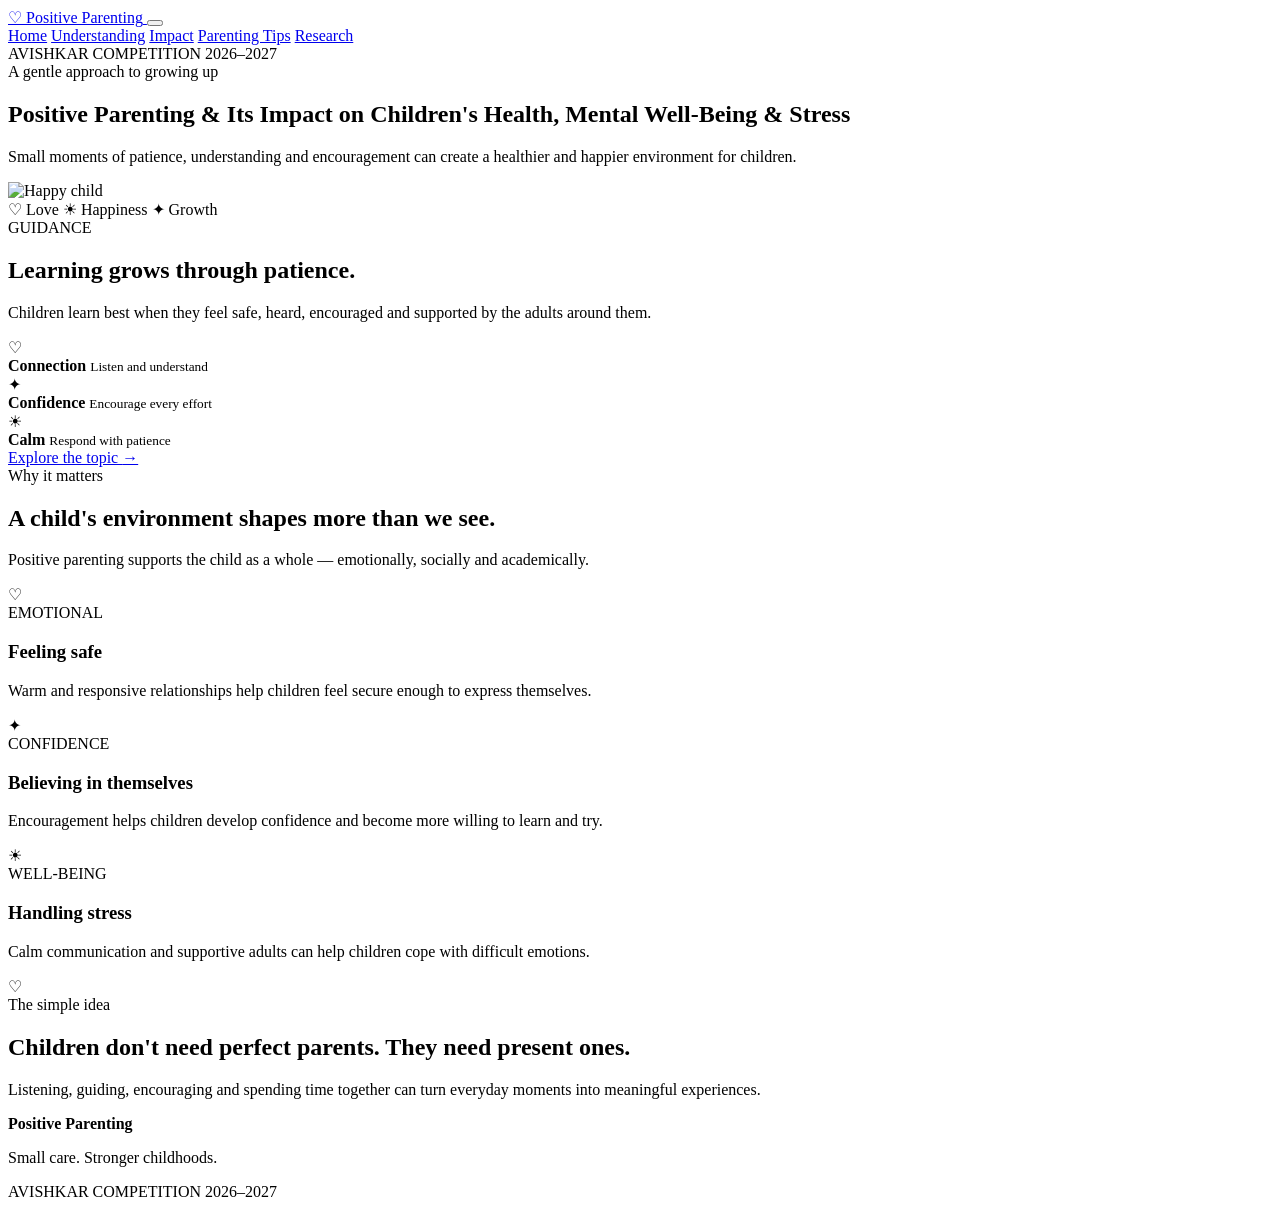
==== index.html @ 9d2a2527 "Create index.html" ====
<!DOCTYPE html>
<html lang="en">
<head>
    <meta charset="UTF-8">
    <meta name="viewport" content="width=device-width, initial-scale=1.0">

    <title>Positive Parenting | Avishkar Competition</title>

    <link rel="preconnect" href="https://fonts.googleapis.com">
    <link rel="preconnect" href="https://fonts.gstatic.com" crossorigin>

    <link href="https://fonts.googleapis.com/css2?family=DM+Sans:wght@400;500;600;700&family=Playfair+Display:wght@500;600;700&display=swap" rel="stylesheet">

    <link rel="stylesheet" href="style.css">
</head>

<body>

<header class="site-header">
    <div class="container nav-wrap">

        <a href="index.html" class="brand">
            <span class="brand-mark">♡</span>
            <span>Positive Parenting</span>
        </a>

        <button class="nav-toggle" aria-label="Open navigation">
            <span></span>
            <span></span>
            <span></span>
        </button>

        <nav class="main-nav">
            <a href="index.html" class="active">Home</a>
            <a href="understanding.html">Understanding</a>
            <a href="impact.html">Impact</a>
            <a href="parenting-tips.html">Parenting Tips</a>
            <a href="research.html">Research</a>
        </nav>

    </div>
</header>


<main>

    <!-- HERO -->
    <section class="hero section">

        <div class="container">

            <div class="competition-label">
                AVISHKAR COMPETITION 2026–2027
            </div>

            <div class="hero-heading">
                <span class="eyebrow">A gentle approach to growing up</span>

                <h1>
                    Positive Parenting & Its Impact on Children's
                    <span>Health, Mental Well-Being & Stress</span>
                </h1>

                <p class="hero-intro">
                    Small moments of patience, understanding and encouragement
                    can create a healthier and happier environment for children.
                </p>
            </div>


            <!-- IMPORTANT:
                 IMAGE AND TEXT ARE SEPARATE.
                 NOTHING IS PLACED OVER THE BOY'S FACE.
            -->

            <div class="hero-showcase">

                <div class="hero-image-area">

                    <div class="hero-photo-frame">
                        <img
                            src="boy.png"
                            alt="Happy child"
                            class="hero-photo"
                        >
                    </div>

                    <!-- LOVE IS OUTSIDE THE IMAGE -->
                    <div class="hero-badges">
                        <span class="soft-badge">
                            <span>♡</span> Love
                        </span>

                        <span class="soft-badge">
                            <span>☀</span> Happiness
                        </span>

                        <span class="soft-badge">
                            <span>✦</span> Growth
                        </span>
                    </div>

                </div>


                <!-- TEXT CARD IS TO THE RIGHT OF IMAGE -->
                <div class="hero-side-card">

                    <span class="card-label">GUIDANCE</span>

                    <h2>
                        Learning grows through patience.
                    </h2>

                    <p>
                        Children learn best when they feel safe, heard,
                        encouraged and supported by the adults around them.
                    </p>

                    <div class="mini-points">

                        <div>
                            <span class="mini-icon">♡</span>
                            <div>
                                <strong>Connection</strong>
                                <small>Listen and understand</small>
                            </div>
                        </div>

                        <div>
                            <span class="mini-icon">✦</span>
                            <div>
                                <strong>Confidence</strong>
                                <small>Encourage every effort</small>
                            </div>
                        </div>

                        <div>
                            <span class="mini-icon">☀</span>
                            <div>
                                <strong>Calm</strong>
                                <small>Respond with patience</small>
                            </div>
                        </div>

                    </div>

                    <a href="understanding.html" class="primary-button">
                        Explore the topic
                        <span>→</span>
                    </a>

                </div>

            </div>

        </div>

    </section>


    <!-- WHY IT MATTERS -->
    <section class="section soft-section">

        <div class="container">

            <div class="section-heading centered">
                <span class="eyebrow">Why it matters</span>

                <h2>
                    A child's environment shapes more than we see.
                </h2>

                <p>
                    Positive parenting supports the child as a whole —
                    emotionally, socially and academically.
                </p>
            </div>


            <div class="three-card-grid">

                <article class="info-card pink-card reveal">
                    <div class="icon-circle">♡</div>
                    <span class="small-label">EMOTIONAL</span>

                    <h3>Feeling safe</h3>

                    <p>
                        Warm and responsive relationships help children
                        feel secure enough to express themselves.
                    </p>
                </article>


                <article class="info-card peach-card reveal">
                    <div class="icon-circle">✦</div>
                    <span class="small-label">CONFIDENCE</span>

                    <h3>Believing in themselves</h3>

                    <p>
                        Encouragement helps children develop confidence
                        and become more willing to learn and try.
                    </p>
                </article>


                <article class="info-card lavender-card reveal">
                    <div class="icon-circle">☀</div>
                    <span class="small-label">WELL-BEING</span>

                    <h3>Handling stress</h3>

                    <p>
                        Calm communication and supportive adults can help
                        children cope with difficult emotions.
                    </p>
                </article>

            </div>

        </div>

    </section>


    <!-- SIMPLE MESSAGE -->
    <section class="section">

        <div class="container">

            <div class="message-box reveal">

                <div class="message-symbol">♡</div>

                <div>
                    <span class="eyebrow">The simple idea</span>

                    <h2>
                        Children don't need perfect parents.
                        They need present ones.
                    </h2>

                    <p>
                        Listening, guiding, encouraging and spending time
                        together can turn everyday moments into meaningful
                        experiences.
                    </p>
                </div>

            </div>

        </div>

    </section>

</main>


<footer class="site-footer">

    <div class="container footer-inner">

        <div>
            <strong>Positive Parenting</strong>
            <p>Small care. Stronger childhoods.</p>
        </div>

        <div class="footer-note">
            AVISHKAR COMPETITION 2026–2027
        </div>

    </div>

</footer>


<script src="script.js"></script>

</body>
</html>
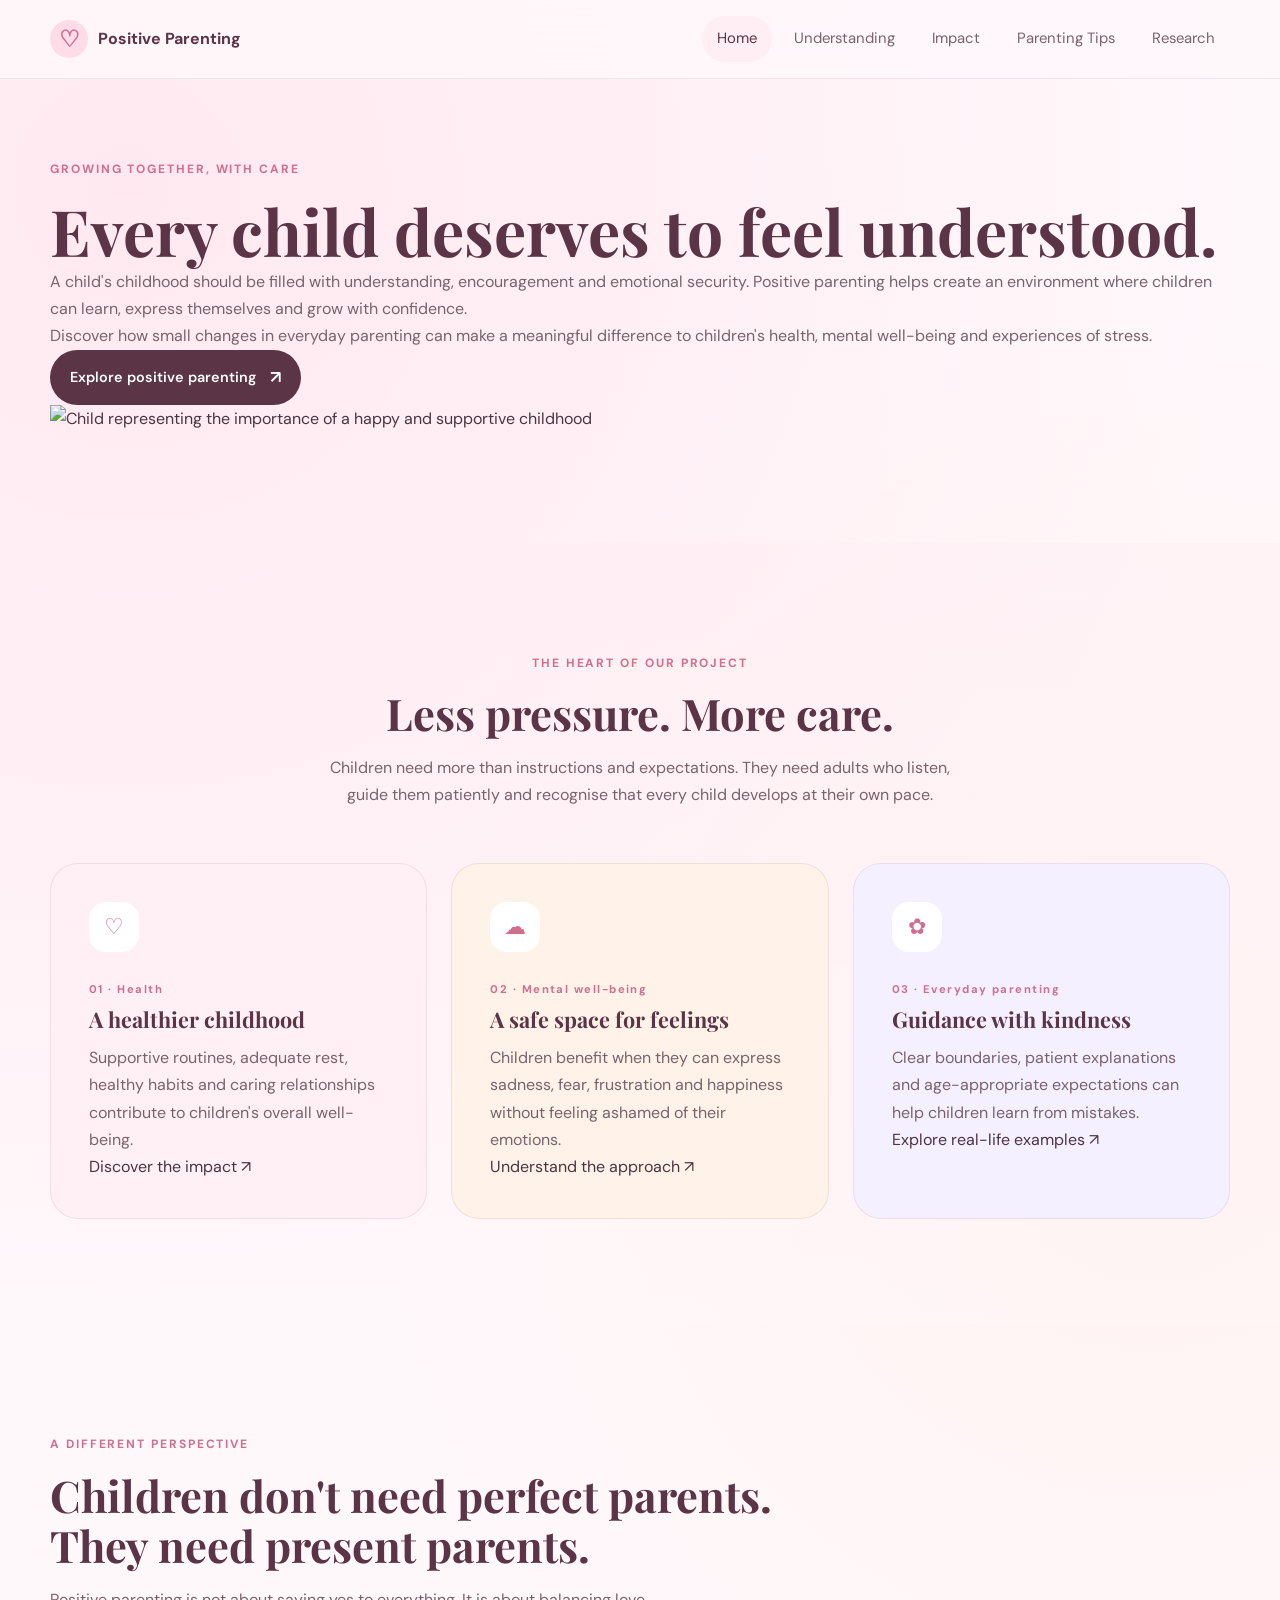
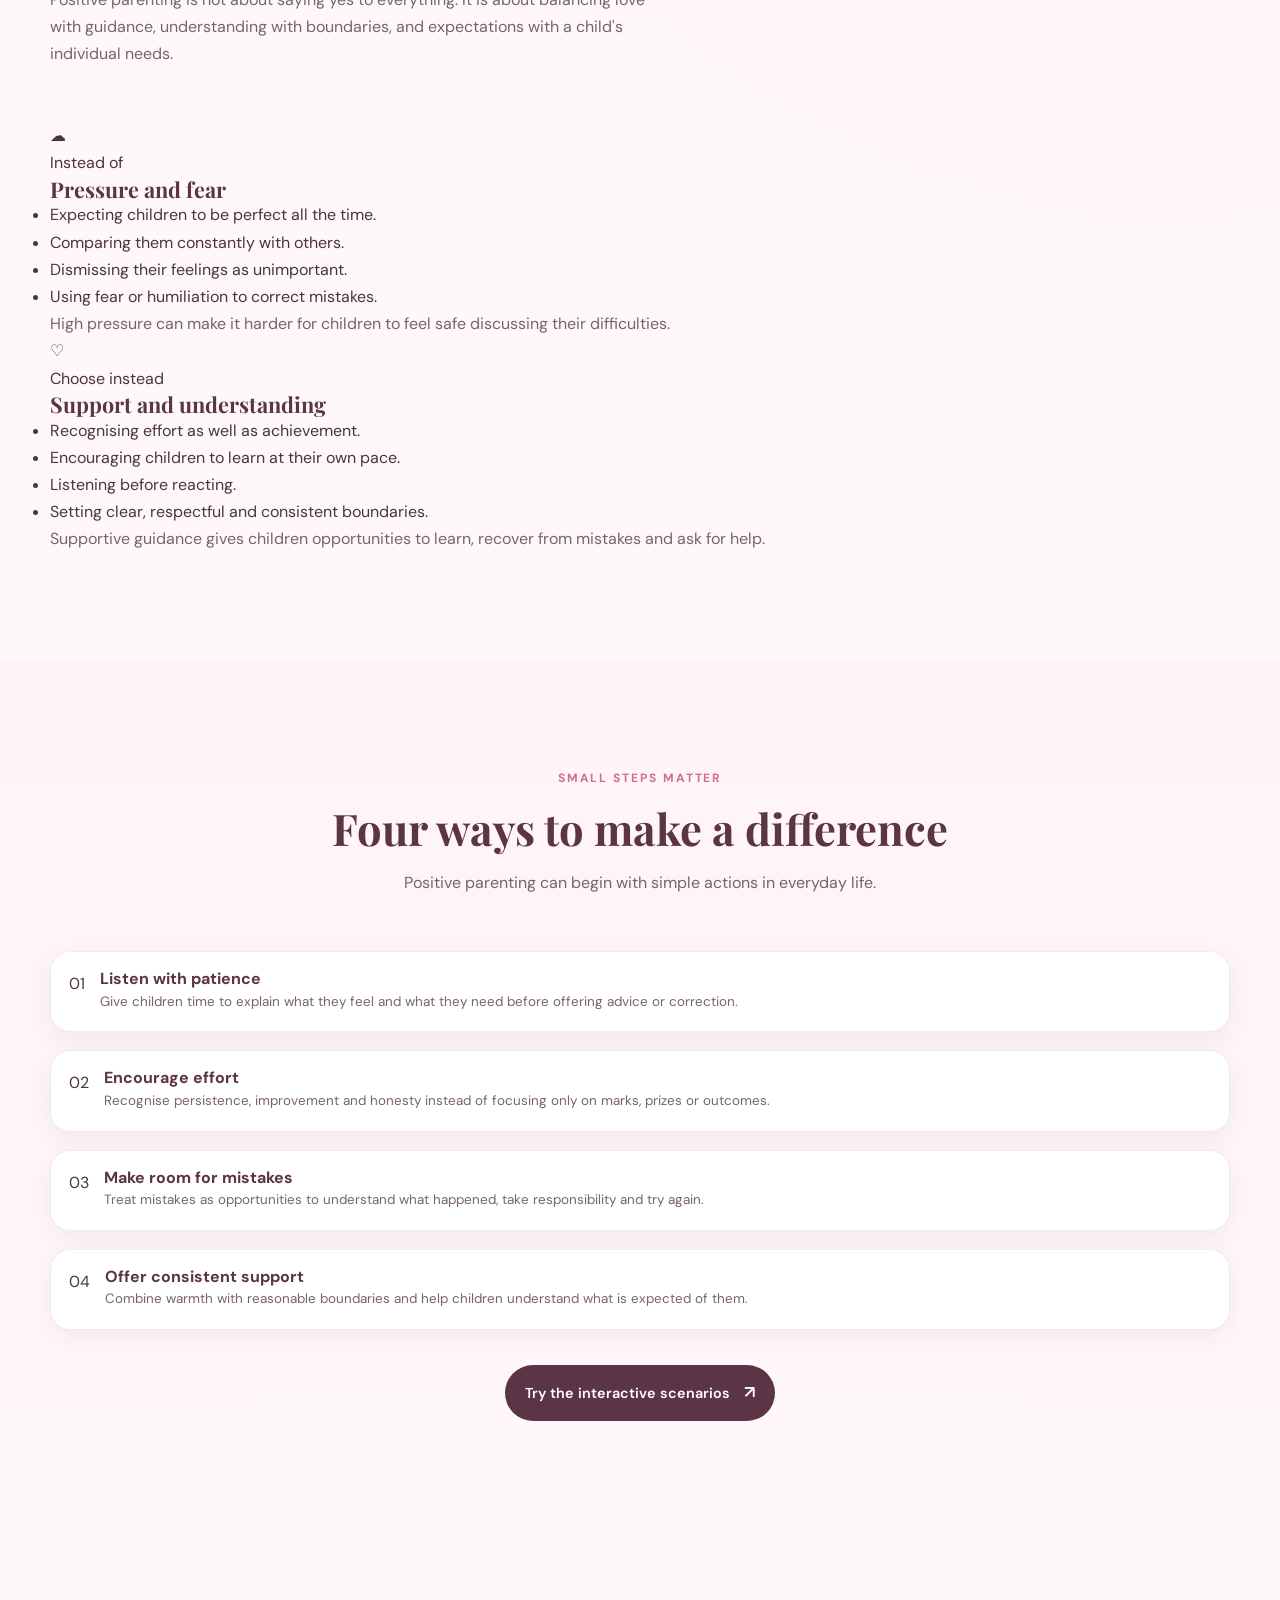
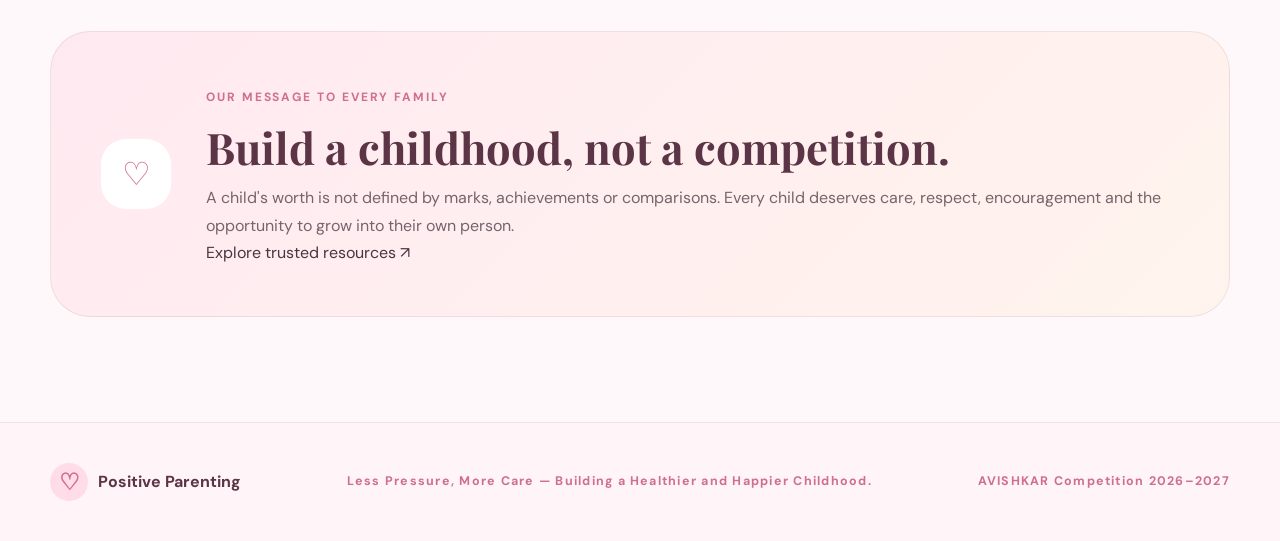
==== commit 7daac343: "Update index.html" ====
--- a/index.html
+++ b/index.html
@@ -1,282 +1,317 @@
+
 <!DOCTYPE html>
 <html lang="en">
 <head>
-    <meta charset="UTF-8">
-    <meta name="viewport" content="width=device-width, initial-scale=1.0">
-
-    <title>Positive Parenting | Avishkar Competition</title>
-
-    <link rel="preconnect" href="https://fonts.googleapis.com">
-    <link rel="preconnect" href="https://fonts.gstatic.com" crossorigin>
-
-    <link href="https://fonts.googleapis.com/css2?family=DM+Sans:wght@400;500;600;700&family=Playfair+Display:wght@500;600;700&display=swap" rel="stylesheet">
-
-    <link rel="stylesheet" href="style.css">
+  <meta charset="UTF-8">
+  <meta name="viewport" content="width=device-width, initial-scale=1.0">
+  <meta name="theme-color" content="#fff7f5">
+  <meta name="description" content="Discover how positive parenting can support children's health, mental well-being and stress management.">
+  <title>Positive Parenting | Less Pressure, More Care</title>
+
+  <link rel="preconnect" href="https://fonts.googleapis.com">
+  <link rel="preconnect" href="https://fonts.gstatic.com" crossorigin>
+  <link href="https://fonts.googleapis.com/css2?family=DM+Sans:wght@400;500;600;700&family=Playfair+Display:wght@500;600;700&display=swap" rel="stylesheet">
+
+  <link rel="stylesheet" href="style.css">
 </head>
 
 <body>
 
-<header class="site-header">
+  <header class="site-header">
     <div class="container nav-wrap">
-
-        <a href="index.html" class="brand">
-            <span class="brand-mark">♡</span>
-            <span>Positive Parenting</span>
-        </a>
-
-        <button class="nav-toggle" aria-label="Open navigation">
-            <span></span>
-            <span></span>
-            <span></span>
-        </button>
-
-        <nav class="main-nav">
-            <a href="index.html" class="active">Home</a>
-            <a href="understanding.html">Understanding</a>
-            <a href="impact.html">Impact</a>
-            <a href="parenting-tips.html">Parenting Tips</a>
-            <a href="research.html">Research</a>
-        </nav>
-
+      <a class="brand" href="index.html" aria-label="Positive Parenting home">
+        <span class="brand-mark">♡</span>
+        <span>Positive Parenting</span>
+      </a>
+
+      <button class="nav-toggle" type="button" aria-label="Open navigation" aria-expanded="false">
+        <span></span>
+        <span></span>
+        <span></span>
+      </button>
+
+      <nav class="main-nav" aria-label="Main navigation">
+        <a href="index.html" class="active" aria-current="page">Home</a>
+        <a href="understanding.html">Understanding</a>
+        <a href="impact.html">Impact</a>
+        <a href="parenting-tips.html">Parenting Tips</a>
+        <a href="research.html">Research</a>
+      </nav>
     </div>
-</header>
-
-
-<main>
-
-    <!-- HERO -->
-    <section class="hero section">
-
-        <div class="container">
-
-            <div class="competition-label">
-                AVISHKAR COMPETITION 2026–2027
-            </div>
-
-            <div class="hero-heading">
-                <span class="eyebrow">A gentle approach to growing up</span>
-
-                <h1>
-                    Positive Parenting & Its Impact on Children's
-                    <span>Health, Mental Well-Being & Stress</span>
-                </h1>
-
-                <p class="hero-intro">
-                    Small moments of patience, understanding and encouragement
-                    can create a healthier and happier environment for children.
-                </p>
-            </div>
-
-
-            <!-- IMPORTANT:
-                 IMAGE AND TEXT ARE SEPARATE.
-                 NOTHING IS PLACED OVER THE BOY'S FACE.
-            -->
-
-            <div class="hero-showcase">
-
-                <div class="hero-image-area">
-
-                    <div class="hero-photo-frame">
-                        <img
-                            src="boy.png"
-                            alt="Happy child"
-                            class="hero-photo"
-                        >
-                    </div>
-
-                    <!-- LOVE IS OUTSIDE THE IMAGE -->
-                    <div class="hero-badges">
-                        <span class="soft-badge">
-                            <span>♡</span> Love
-                        </span>
-
-                        <span class="soft-badge">
-                            <span>☀</span> Happiness
-                        </span>
-
-                        <span class="soft-badge">
-                            <span>✦</span> Growth
-                        </span>
-                    </div>
-
-                </div>
-
-
-                <!-- TEXT CARD IS TO THE RIGHT OF IMAGE -->
-                <div class="hero-side-card">
-
-                    <span class="card-label">GUIDANCE</span>
-
-                    <h2>
-                        Learning grows through patience.
-                    </h2>
-
-                    <p>
-                        Children learn best when they feel safe, heard,
-                        encouraged and supported by the adults around them.
-                    </p>
-
-                    <div class="mini-points">
-
-                        <div>
-                            <span class="mini-icon">♡</span>
-                            <div>
-                                <strong>Connection</strong>
-                                <small>Listen and understand</small>
-                            </div>
-                        </div>
-
-                        <div>
-                            <span class="mini-icon">✦</span>
-                            <div>
-                                <strong>Confidence</strong>
-                                <small>Encourage every effort</small>
-                            </div>
-                        </div>
-
-                        <div>
-                            <span class="mini-icon">☀</span>
-                            <div>
-                                <strong>Calm</strong>
-                                <small>Respond with patience</small>
-                            </div>
-                        </div>
-
-                    </div>
-
-                    <a href="understanding.html" class="primary-button">
-                        Explore the topic
-                        <span>→</span>
-                    </a>
-
-                </div>
-
-            </div>
-
-        </div>
-
-    </section>
-
-
-    <!-- WHY IT MATTERS -->
+  </header>
+
+  <main>
+
+    <section class="hero">
+      <div class="container hero-grid">
+
+        <div class="hero-content">
+          <span class="eyebrow">Growing together, with care</span>
+
+          <h1>
+            Every child deserves
+            <span>to feel understood.</span>
+          </h1>
+
+          <p class="hero-description">
+            A child's childhood should be filled with understanding,
+            encouragement and emotional security. Positive parenting helps
+            create an environment where children can learn, express themselves
+            and grow with confidence.
+          </p>
+
+          <p class="hero-description">
+            Discover how small changes in everyday parenting can make a
+            meaningful difference to children's health, mental well-being
+            and experiences of stress.
+          </p>
+
+          <a class="primary-button" href="understanding.html">
+            Explore positive parenting <span aria-hidden="true">↗</span>
+          </a>
+        </div>
+
+        <div class="hero-image">
+          <img
+            src="images/boy.png"
+            alt="Child representing the importance of a happy and supportive childhood"
+            fetchpriority="high"
+          >
+        </div>
+
+      </div>
+    </section>
+
     <section class="section soft-section">
-
-        <div class="container">
-
-            <div class="section-heading centered">
-                <span class="eyebrow">Why it matters</span>
-
-                <h2>
-                    A child's environment shapes more than we see.
-                </h2>
-
-                <p>
-                    Positive parenting supports the child as a whole —
-                    emotionally, socially and academically.
-                </p>
-            </div>
-
-
-            <div class="three-card-grid">
-
-                <article class="info-card pink-card reveal">
-                    <div class="icon-circle">♡</div>
-                    <span class="small-label">EMOTIONAL</span>
-
-                    <h3>Feeling safe</h3>
-
-                    <p>
-                        Warm and responsive relationships help children
-                        feel secure enough to express themselves.
-                    </p>
-                </article>
-
-
-                <article class="info-card peach-card reveal">
-                    <div class="icon-circle">✦</div>
-                    <span class="small-label">CONFIDENCE</span>
-
-                    <h3>Believing in themselves</h3>
-
-                    <p>
-                        Encouragement helps children develop confidence
-                        and become more willing to learn and try.
-                    </p>
-                </article>
-
-
-                <article class="info-card lavender-card reveal">
-                    <div class="icon-circle">☀</div>
-                    <span class="small-label">WELL-BEING</span>
-
-                    <h3>Handling stress</h3>
-
-                    <p>
-                        Calm communication and supportive adults can help
-                        children cope with difficult emotions.
-                    </p>
-                </article>
-
-            </div>
-
-        </div>
-
-    </section>
-
-
-    <!-- SIMPLE MESSAGE -->
+      <div class="container">
+
+        <div class="section-heading centered">
+          <span class="eyebrow">The heart of our project</span>
+          <h2>Less pressure. More care.</h2>
+          <p>
+            Children need more than instructions and expectations. They need
+            adults who listen, guide them patiently and recognise that every
+            child develops at their own pace.
+          </p>
+        </div>
+
+        <div class="three-card-grid">
+
+          <article class="info-card pink-card">
+            <div class="icon-circle" aria-hidden="true">♡</div>
+            <span class="small-label">01 · Health</span>
+            <h3>A healthier childhood</h3>
+            <p>
+              Supportive routines, adequate rest, healthy habits and caring
+              relationships contribute to children's overall well-being.
+            </p>
+            <a class="text-link" href="impact.html">
+              Discover the impact ↗
+            </a>
+          </article>
+
+          <article class="info-card peach-card">
+            <div class="icon-circle" aria-hidden="true">☁</div>
+            <span class="small-label">02 · Mental well-being</span>
+            <h3>A safe space for feelings</h3>
+            <p>
+              Children benefit when they can express sadness, fear,
+              frustration and happiness without feeling ashamed of their
+              emotions.
+            </p>
+            <a class="text-link" href="understanding.html">
+              Understand the approach ↗
+            </a>
+          </article>
+
+          <article class="info-card lavender-card">
+            <div class="icon-circle" aria-hidden="true">✿</div>
+            <span class="small-label">03 · Everyday parenting</span>
+            <h3>Guidance with kindness</h3>
+            <p>
+              Clear boundaries, patient explanations and age-appropriate
+              expectations can help children learn from mistakes.
+            </p>
+            <a class="text-link" href="parenting-tips.html">
+              Explore real-life examples ↗
+            </a>
+          </article>
+
+        </div>
+      </div>
+    </section>
+
     <section class="section">
-
-        <div class="container">
-
-            <div class="message-box reveal">
-
-                <div class="message-symbol">♡</div>
-
-                <div>
-                    <span class="eyebrow">The simple idea</span>
-
-                    <h2>
-                        Children don't need perfect parents.
-                        They need present ones.
-                    </h2>
-
-                    <p>
-                        Listening, guiding, encouraging and spending time
-                        together can turn everyday moments into meaningful
-                        experiences.
-                    </p>
-                </div>
-
-            </div>
-
-        </div>
-
-    </section>
-
-</main>
-
-
-<footer class="site-footer">
-
+      <div class="container">
+
+        <div class="section-heading">
+          <span class="eyebrow">A different perspective</span>
+          <h2>Children don't need perfect parents. They need present parents.</h2>
+          <p>
+            Positive parenting is not about saying yes to everything.
+            It is about balancing love with guidance, understanding with
+            boundaries, and expectations with a child's individual needs.
+          </p>
+        </div>
+
+        <div class="comparison-grid">
+
+          <article class="comparison-card negative-card">
+            <div class="comparison-top">
+              <div class="comparison-icon" aria-hidden="true">☁</div>
+              <div>
+                <span class="comparison-label">Instead of</span>
+                <h3>Pressure and fear</h3>
+              </div>
+            </div>
+
+            <ul>
+              <li>Expecting children to be perfect all the time.</li>
+              <li>Comparing them constantly with others.</li>
+              <li>Dismissing their feelings as unimportant.</li>
+              <li>Using fear or humiliation to correct mistakes.</li>
+            </ul>
+
+            <p class="comparison-note">
+              High pressure can make it harder for children to feel safe
+              discussing their difficulties.
+            </p>
+          </article>
+
+          <article class="comparison-card positive-card">
+            <div class="comparison-top">
+              <div class="comparison-icon" aria-hidden="true">♡</div>
+              <div>
+                <span class="comparison-label">Choose instead</span>
+                <h3>Support and understanding</h3>
+              </div>
+            </div>
+
+            <ul>
+              <li>Recognising effort as well as achievement.</li>
+              <li>Encouraging children to learn at their own pace.</li>
+              <li>Listening before reacting.</li>
+              <li>Setting clear, respectful and consistent boundaries.</li>
+            </ul>
+
+            <p class="comparison-note">
+              Supportive guidance gives children opportunities to learn,
+              recover from mistakes and ask for help.
+            </p>
+          </article>
+
+        </div>
+      </div>
+    </section>
+
+    <section class="section soft-section">
+      <div class="container">
+
+        <div class="section-heading centered">
+          <span class="eyebrow">Small steps matter</span>
+          <h2>Four ways to make a difference</h2>
+          <p>
+            Positive parenting can begin with simple actions in everyday life.
+          </p>
+        </div>
+
+        <div class="principle-list">
+
+          <article class="principle-item">
+            <div class="principle-number">01</div>
+            <div>
+              <h3>Listen with patience</h3>
+              <p>
+                Give children time to explain what they feel and what they need
+                before offering advice or correction.
+              </p>
+            </div>
+          </article>
+
+          <article class="principle-item">
+            <div class="principle-number">02</div>
+            <div>
+              <h3>Encourage effort</h3>
+              <p>
+                Recognise persistence, improvement and honesty instead of
+                focusing only on marks, prizes or outcomes.
+              </p>
+            </div>
+          </article>
+
+          <article class="principle-item">
+            <div class="principle-number">03</div>
+            <div>
+              <h3>Make room for mistakes</h3>
+              <p>
+                Treat mistakes as opportunities to understand what happened,
+                take responsibility and try again.
+              </p>
+            </div>
+          </article>
+
+          <article class="principle-item">
+            <div class="principle-number">04</div>
+            <div>
+              <h3>Offer consistent support</h3>
+              <p>
+                Combine warmth with reasonable boundaries and help children
+                understand what is expected of them.
+              </p>
+            </div>
+          </article>
+
+        </div>
+
+        <div style="text-align: center; margin-top: 35px;">
+          <a class="primary-button" href="parenting-tips.html">
+            Try the interactive scenarios <span aria-hidden="true">↗</span>
+          </a>
+        </div>
+
+      </div>
+    </section>
+
+    <section class="section">
+      <div class="container">
+        <div class="message-box closing-message">
+          <span class="message-symbol" aria-hidden="true">♡</span>
+
+          <div>
+            <span class="eyebrow">Our message to every family</span>
+            <h2>Build a childhood, not a competition.</h2>
+            <p>
+              A child's worth is not defined by marks, achievements or
+              comparisons. Every child deserves care, respect, encouragement
+              and the opportunity to grow into their own person.
+            </p>
+            <a class="text-link" href="research.html">
+              Explore trusted resources ↗
+            </a>
+          </div>
+        </div>
+      </div>
+    </section>
+
+  </main>
+
+  <footer class="site-footer">
     <div class="container footer-inner">
-
-        <div>
-            <strong>Positive Parenting</strong>
-            <p>Small care. Stronger childhoods.</p>
-        </div>
-
-        <div class="footer-note">
-            AVISHKAR COMPETITION 2026–2027
-        </div>
-
+      <a class="brand footer-brand" href="index.html">
+        <span class="brand-mark">♡</span>
+        <span>Positive Parenting</span>
+      </a>
+
+      <p class="footer-note">
+        Less Pressure, More Care — Building a Healthier and Happier Childhood.
+      </p>
+
+      <p class="footer-note">
+        AVISHKAR Competition 2026–2027
+      </p>
     </div>
-
-</footer>
-
-
-<script src="script.js"></script>
-
+  </footer>
+
+  <script src="script.js"></script>
 </body>
 </html>
--- a/style.css
+++ b/style.css
@@ -0,0 +1,2764 @@
+/* =========================================================
+   POSITIVE PARENTING WEBSITE
+   MAIN STYLESHEET
+   ========================================================= */
+
+
+/* ---------- ROOT ---------- */
+
+:root {
+
+    --pink-50: #fff8fb;
+    --pink-100: #ffeef4;
+    --pink-200: #ffdce8;
+    --pink-300: #f7bfd0;
+    --pink-400: #e99aae;
+    --pink-500: #cf6f8d;
+
+    --peach: #fff0e8;
+    --lavender: #f4efff;
+    --cream: #fffaf2;
+
+    --text: #4b3440;
+    --text-light: #78636c;
+    --heading: #5b3446;
+
+    --white: #ffffff;
+
+    --border: rgba(91, 52, 70, 0.09);
+
+    --shadow-small:
+        0 8px 25px rgba(93, 45, 65, 0.07);
+
+    --shadow:
+        0 18px 50px rgba(93, 45, 65, 0.10);
+
+    --radius-small: 18px;
+    --radius: 28px;
+    --radius-large: 40px;
+
+    --max-width: 1180px;
+
+}
+
+
+/* ---------- RESET ---------- */
+
+* {
+    margin: 0;
+    padding: 0;
+    box-sizing: border-box;
+}
+
+html {
+    scroll-behavior: smooth;
+}
+
+body {
+
+    font-family: "DM Sans", sans-serif;
+
+    color: var(--text);
+
+    background:
+        radial-gradient(
+            circle at 10% 5%,
+            rgba(255, 214, 228, 0.45),
+            transparent 30%
+        ),
+        radial-gradient(
+            circle at 90% 30%,
+            rgba(255, 235, 226, 0.40),
+            transparent 28%
+        ),
+        var(--pink-50);
+
+    line-height: 1.7;
+
+    overflow-x: hidden;
+}
+
+img {
+    display: block;
+    width: 100%;
+}
+
+a {
+    color: inherit;
+    text-decoration: none;
+}
+
+button {
+    font-family: inherit;
+}
+
+
+/* ---------- CONTAINER ---------- */
+
+.container {
+
+    width: min(
+        calc(100% - 40px),
+        var(--max-width)
+    );
+
+    margin: auto;
+}
+
+
+/* ---------- TYPOGRAPHY ---------- */
+
+h1,
+h2,
+h3 {
+
+    font-family: "Playfair Display", serif;
+
+    color: var(--heading);
+
+    line-height: 1.15;
+}
+
+h1 {
+    font-size: clamp(2.7rem, 5vw, 5.2rem);
+}
+
+h2 {
+    font-size: clamp(2rem, 3.4vw, 3.4rem);
+}
+
+h3 {
+    font-size: 1.35rem;
+}
+
+p {
+    color: var(--text-light);
+}
+
+
+/* ---------- HEADER ---------- */
+
+.site-header {
+
+    position: sticky;
+
+    top: 0;
+
+    z-index: 1000;
+
+    background: rgba(255, 248, 251, 0.88);
+
+    backdrop-filter: blur(18px);
+
+    border-bottom: 1px solid var(--border);
+}
+
+.nav-wrap {
+
+    min-height: 78px;
+
+    display: flex;
+
+    align-items: center;
+
+    justify-content: space-between;
+}
+
+.brand {
+
+    display: flex;
+
+    align-items: center;
+
+    gap: 10px;
+
+    font-weight: 700;
+
+    color: var(--heading);
+}
+
+.brand-mark {
+
+    width: 38px;
+
+    height: 38px;
+
+    border-radius: 50%;
+
+    display: grid;
+
+    place-items: center;
+
+    background: var(--pink-200);
+
+    color: var(--pink-500);
+
+    font-size: 23px;
+}
+
+.main-nav {
+
+    display: flex;
+
+    align-items: center;
+
+    gap: 7px;
+}
+
+.main-nav a {
+
+    padding: 10px 15px;
+
+    border-radius: 999px;
+
+    color: var(--text-light);
+
+    font-size: 0.93rem;
+
+    transition: 0.25s ease;
+}
+
+.main-nav a:hover,
+.main-nav a.active {
+
+    color: var(--heading);
+
+    background: var(--pink-100);
+}
+
+.nav-toggle {
+
+    display: none;
+
+    border: 0;
+
+    background: transparent;
+
+    cursor: pointer;
+}
+
+.nav-toggle span {
+
+    display: block;
+
+    width: 25px;
+
+    height: 2px;
+
+    background: var(--heading);
+
+    margin: 5px;
+
+}
+
+
+/* ---------- GENERAL SECTIONS ---------- */
+
+.section {
+
+    padding: 105px 0;
+}
+
+.soft-section {
+
+    background:
+        linear-gradient(
+            180deg,
+            rgba(255, 238, 244, 0.50),
+            rgba(255, 248, 251, 0.20)
+        );
+}
+
+.section-heading {
+
+    max-width: 760px;
+
+    margin-bottom: 55px;
+}
+
+.section-heading.centered {
+
+    text-align: center;
+
+    margin-left: auto;
+    margin-right: auto;
+}
+
+.section-heading p {
+
+    margin-top: 16px;
+
+    max-width: 620px;
+}
+
+.section-heading.centered p {
+    margin-left: auto;
+    margin-right: auto;
+}
+
+.eyebrow {
+
+    display: inline-block;
+
+    margin-bottom: 15px;
+
+    color: var(--pink-500);
+
+    text-transform: uppercase;
+
+    letter-spacing: 0.16em;
+
+    font-size: 0.75rem;
+
+    font-weight: 700;
+}
+
+.card-label {
+
+    display: inline-block;
+
+    color: var(--pink-500);
+
+    letter-spacing: 0.16em;
+
+    font-size: 0.74rem;
+
+    font-weight: 700;
+
+    margin-bottom: 15px;
+}
+
+.small-label {
+
+    display: block;
+
+    color: var(--pink-500);
+
+    font-size: 0.7rem;
+
+    font-weight: 700;
+
+    letter-spacing: 0.13em;
+
+    margin-bottom: 8px;
+}
+
+
+/* =========================================================
+   HERO
+   ========================================================= */
+
+.hero {
+
+    padding-top: 75px;
+
+    padding-bottom: 110px;
+}
+
+.competition-label {
+
+    display: inline-flex;
+
+    padding: 9px 17px;
+
+    border-radius: 999px;
+
+    background: var(--pink-100);
+
+    color: var(--pink-500);
+
+    font-size: 0.75rem;
+
+    font-weight: 700;
+
+    letter-spacing: 0.08em;
+
+    margin-bottom: 30px;
+}
+
+.hero-heading {
+
+    max-width: 1050px;
+
+    margin-bottom: 65px;
+}
+
+.hero-heading h1 span,
+.page-hero h1 span,
+.research-heading h1 span {
+
+    color: var(--pink-500);
+
+}
+
+.hero-intro {
+
+    max-width: 700px;
+
+    margin-top: 25px;
+
+    font-size: 1.12rem;
+
+}
+
+
+/* =========================================================
+   HERO SHOWCASE
+   IMPORTANT:
+   IMAGE + CARD ARE SIDE BY SIDE.
+   NO TEXT OVER THE IMAGE.
+   ========================================================= */
+
+.hero-showcase {
+
+    display: grid;
+
+    grid-template-columns:
+        minmax(0, 1.15fr)
+        minmax(340px, 0.85fr);
+
+    gap: 65px;
+
+    align-items: center;
+}
+
+
+/* ---------- HERO IMAGE ---------- */
+
+.hero-image-area {
+
+    position: relative;
+
+    min-width: 0;
+}
+
+
+/*
+   The frame contains ONLY the image.
+   Decorative things are behind the frame,
+   not on the face.
+*/
+
+.hero-photo-frame {
+
+    position: relative;
+
+    max-width: 650px;
+
+    margin: auto;
+
+    padding: 13px;
+
+    background: rgba(255,255,255,0.8);
+
+    border-radius: 45px;
+
+    box-shadow: var(--shadow);
+
+    overflow: visible;
+}
+
+.hero-photo-frame::before {
+
+    content: "";
+
+    position: absolute;
+
+    width: 100%;
+
+    height: 100%;
+
+    border: 2px solid var(--pink-200);
+
+    border-radius: 45px;
+
+    left: -15px;
+
+    top: 15px;
+
+    z-index: -1;
+}
+
+.hero-photo {
+
+    width: 100%;
+
+    aspect-ratio: 1.22 / 1;
+
+    object-fit: cover;
+
+    object-position: center;
+
+    border-radius: 34px;
+}
+
+
+/*
+   IMPORTANT:
+   These badges are BELOW the image.
+   They are NOT absolute.
+   Therefore LOVE CAN NEVER APPEAR
+   IN THE CENTRE OF THE IMAGE.
+*/
+
+.hero-badges {
+
+    display: flex;
+
+    justify-content: center;
+
+    flex-wrap: wrap;
+
+    gap: 12px;
+
+    margin-top: 24px;
+
+    position: relative;
+
+    z-index: 2;
+}
+
+.soft-badge {
+
+    display: inline-flex;
+
+    align-items: center;
+
+    gap: 7px;
+
+    padding: 9px 15px;
+
+    background: rgba(255,255,255,0.92);
+
+    border: 1px solid var(--border);
+
+    border-radius: 999px;
+
+    box-shadow: var(--shadow-small);
+
+    color: var(--heading);
+
+    font-size: 0.85rem;
+
+    font-weight: 600;
+}
+
+.soft-badge span {
+
+    color: var(--pink-500);
+
+    font-size: 1.1rem;
+}
+
+
+/* =========================================================
+   HERO SIDE CARD
+   THIS IS COMPLETELY OUTSIDE THE IMAGE.
+   ========================================================= */
+
+.hero-side-card {
+
+    background: rgba(255,255,255,0.92);
+
+    border: 1px solid var(--border);
+
+    border-radius: var(--radius-large);
+
+    padding: 48px;
+
+    box-shadow: var(--shadow);
+
+    position: relative;
+
+    z-index: 2;
+}
+
+.hero-side-card h2 {
+
+    font-size: clamp(2rem, 3.1vw, 3rem);
+
+    margin-bottom: 18px;
+}
+
+.hero-side-card > p {
+
+    margin-bottom: 30px;
+
+    font-size: 1rem;
+}
+
+
+/* ---------- MINI POINTS ---------- */
+
+.mini-points {
+
+    display: grid;
+
+    gap: 14px;
+
+    margin-bottom: 32px;
+}
+
+.mini-points > div {
+
+    display: flex;
+
+    align-items: center;
+
+    gap: 12px;
+}
+
+.mini-icon {
+
+    width: 42px;
+
+    height: 42px;
+
+    flex-shrink: 0;
+
+    display: grid;
+
+    place-items: center;
+
+    border-radius: 14px;
+
+    background: var(--pink-100);
+
+    color: var(--pink-500);
+
+    font-size: 1.1rem;
+}
+
+.mini-points strong {
+
+    display: block;
+
+    color: var(--heading);
+
+    font-size: 0.9rem;
+}
+
+.mini-points small {
+
+    display: block;
+
+    color: var(--text-light);
+
+    font-size: 0.76rem;
+}
+
+
+/* ---------- BUTTON ---------- */
+
+.primary-button {
+
+    display: inline-flex;
+
+    align-items: center;
+
+    gap: 14px;
+
+    padding: 13px 20px;
+
+    background: var(--heading);
+
+    color: white;
+
+    border-radius: 999px;
+
+    font-weight: 600;
+
+    font-size: 0.9rem;
+
+    transition: 0.25s ease;
+}
+
+.primary-button:hover {
+
+    transform: translateY(-2px);
+
+    box-shadow: var(--shadow);
+}
+
+.primary-button span {
+
+    font-size: 1.1rem;
+}
+
+
+/* ---------- THREE CARDS ---------- */
+
+.three-card-grid {
+
+    display: grid;
+
+    grid-template-columns: repeat(3, 1fr);
+
+    gap: 24px;
+}
+
+.info-card {
+
+    padding: 38px;
+
+    border-radius: var(--radius);
+
+    border: 1px solid var(--border);
+
+    min-height: 285px;
+
+    transition: 0.3s ease;
+}
+
+.info-card:hover {
+
+    transform: translateY(-7px);
+
+    box-shadow: var(--shadow);
+}
+
+.pink-card {
+    background: #fff0f5;
+}
+
+.peach-card {
+    background: #fff2e9;
+}
+
+.lavender-card {
+    background: #f5f0ff;
+}
+
+.icon-circle {
+
+    width: 50px;
+
+    height: 50px;
+
+    display: grid;
+
+    place-items: center;
+
+    background: white;
+
+    border-radius: 17px;
+
+    color: var(--pink-500);
+
+    margin-bottom: 28px;
+
+    font-size: 1.4rem;
+}
+
+.info-card h3 {
+
+    margin-bottom: 12px;
+}
+
+
+/* ---------- MESSAGE BOX ---------- */
+
+.message-box {
+
+    display: grid;
+
+    grid-template-columns: 80px 1fr;
+
+    gap: 25px;
+
+    align-items: center;
+
+    padding: 50px;
+
+    border-radius: var(--radius-large);
+
+    background: linear-gradient(
+        135deg,
+        #ffe9f1,
+        #fff4ed
+    );
+
+    border: 1px solid var(--border);
+}
+
+.message-symbol {
+
+    width: 70px;
+
+    height: 70px;
+
+    display: grid;
+
+    place-items: center;
+
+    background: white;
+
+    color: var(--pink-500);
+
+    border-radius: 25px;
+
+    font-size: 2rem;
+}
+
+.message-box h2 {
+
+    margin-bottom: 12px;
+}
+
+
+/* =========================================================
+   PAGE HERO
+   ========================================================= */
+
+.page-hero {
+
+    padding-top: 90px;
+}
+
+.page-hero > .container > h1 {
+
+    max-width: 950px;
+}
+
+.large-intro {
+
+    max-width: 760px;
+
+    margin-top: 22px;
+
+    font-size: 1.15rem;
+}
+
+
+/* ---------- FEATURE LAYOUT ---------- */
+
+.feature-layout {
+
+    margin-top: 70px;
+
+    display: grid;
+
+    grid-template-columns: 1fr 0.85fr;
+
+    gap: 65px;
+
+    align-items: center;
+}
+
+.feature-image {
+
+    position: relative;
+}
+
+.feature-image img {
+
+    aspect-ratio: 1.1 / 1;
+
+    object-fit: cover;
+
+    border-radius: var(--radius-large);
+
+    box-shadow: var(--shadow);
+}
+
+.image-caption {
+
+    position: absolute;
+
+    left: 24px;
+
+    bottom: 24px;
+
+    background: rgba(255,255,255,0.93);
+
+    padding: 12px 18px;
+
+    border-radius: 999px;
+
+    box-shadow: var(--shadow-small);
+
+    font-weight: 600;
+
+    font-size: 0.85rem;
+}
+
+.image-caption span {
+
+    color: var(--pink-500);
+
+    margin-right: 7px;
+}
+
+.feature-content h2 {
+
+    margin-bottom: 20px;
+}
+
+.feature-content > p {
+
+    margin-bottom: 30px;
+}
+
+
+/* ---------- PRINCIPLES ---------- */
+
+.principle-list {
+
+    display: grid;
+
+    gap: 18px;
+}
+
+.principle-item {
+
+    display: flex;
+
+    gap: 15px;
+
+    padding: 18px;
+
+    background: white;
+
+    border: 1px solid var(--border);
+
+    border-radius: 20px;
+
+    box-shadow: var(--shadow-small);
+}
+
+.principle-icon {
+
+    width: 43px;
+
+    height: 43px;
+
+    flex-shrink: 0;
+
+    display: grid;
+
+    place-items: center;
+
+    border-radius: 14px;
+
+    background: var(--pink-100);
+
+    color: var(--pink-500);
+}
+
+.principle-item h3 {
+
+    font-family: "DM Sans", sans-serif;
+
+    font-size: 1rem;
+
+    margin-bottom: 2px;
+}
+
+.principle-item p {
+
+    font-size: 0.84rem;
+}
+
+
+/* ---------- FOUR AREA GRID ---------- */
+
+.four-area-grid {
+
+    display: grid;
+
+    grid-template-columns: repeat(4, 1fr);
+
+    gap: 20px;
+}
+
+.area-card {
+
+    padding: 30px;
+
+    background: white;
+
+    border: 1px solid var(--border);
+
+    border-radius: var(--radius);
+
+    box-shadow: var(--shadow-small);
+
+    min-height: 255px;
+}
+
+.area-number {
+
+    width: 48px;
+
+    height: 48px;
+
+    display: grid;
+
+    place-items: center;
+
+    border-radius: 16px;
+
+    background: var(--pink-100);
+
+    color: var(--pink-500);
+
+    margin-bottom: 25px;
+}
+
+.area-card h3 {
+
+    margin-bottom: 12px;
+}
+
+
+/* ---------- CONNECTION PATH ---------- */
+
+.connection-path {
+
+    display: grid;
+
+    grid-template-columns: 1fr auto 1fr auto 1fr;
+
+    gap: 20px;
+
+    align-items: center;
+}
+
+.path-card {
+
+    padding: 35px 25px;
+
+    background: white;
+
+    border: 1px solid var(--border);
+
+    border-radius: var(--radius);
+
+    text-align: center;
+
+    box-shadow: var(--shadow-small);
+}
+
+.path-card > span {
+
+    display: grid;
+
+    place-items: center;
+
+    width: 50px;
+
+    height: 50px;
+
+    margin: 0 auto 18px;
+
+    border-radius: 16px;
+
+    background: var(--pink-100);
+
+    color: var(--pink-500);
+
+    font-size: 1.3rem;
+}
+
+.path-card strong {
+
+    display: block;
+
+    color: var(--heading);
+
+    margin-bottom: 5px;
+}
+
+.path-card p {
+
+    font-size: 0.85rem;
+}
+
+.path-arrow {
+
+    font-size: 2rem;
+
+    color: var(--pink-400);
+}
+
+
+/* =========================================================
+   IMPACT PAGE
+   ========================================================= */
+
+.impact-feature {
+
+    margin-top: 70px;
+
+    display: grid;
+
+    grid-template-columns: 1fr 0.8fr;
+
+    gap: 65px;
+
+    align-items: center;
+}
+
+.impact-photo img {
+
+    aspect-ratio: 1.25 / 1;
+
+    object-fit: cover;
+
+    border-radius: var(--radius-large);
+
+    box-shadow: var(--shadow);
+}
+
+.impact-message h2 {
+
+    margin-bottom: 20px;
+}
+
+.impact-message > p {
+
+    margin-bottom: 28px;
+}
+
+.impact-quote {
+
+    padding: 25px;
+
+    border-left: 4px solid var(--pink-300);
+
+    background: var(--pink-100);
+
+    border-radius: 0 20px 20px 0;
+
+    color: var(--heading);
+
+    font-weight: 600;
+}
+
+.impact-quote span {
+
+    font-family: "Playfair Display", serif;
+
+    font-size: 3rem;
+
+    color: var(--pink-400);
+
+    line-height: 0;
+}
+
+
+/* ---------- IMPACT GRID ---------- */
+
+.impact-grid {
+
+    display: grid;
+
+    grid-template-columns: repeat(2, 1fr);
+
+    gap: 22px;
+}
+
+.impact-card {
+
+    display: grid;
+
+    grid-template-columns: 65px 1fr;
+
+    gap: 20px;
+
+    padding: 35px;
+
+    background: white;
+
+    border-radius: var(--radius);
+
+    border: 1px solid var(--border);
+
+    box-shadow: var(--shadow-small);
+}
+
+.impact-icon {
+
+    width: 55px;
+
+    height: 55px;
+
+    display: grid;
+
+    place-items: center;
+
+    border-radius: 18px;
+
+    background: var(--pink-100);
+
+    color: var(--pink-500);
+
+    font-size: 1.4rem;
+}
+
+.impact-card h3 {
+
+    margin-bottom: 8px;
+}
+
+
+/* ---------- VISUAL IMPACT ---------- */
+
+.visual-impact {
+
+    display: grid;
+
+    grid-template-columns: 0.8fr 1.2fr;
+
+    gap: 70px;
+
+    align-items: center;
+}
+
+.visual-content p {
+
+    margin-top: 20px;
+}
+
+.impact-visual {
+
+    padding: 40px;
+
+    background: linear-gradient(
+        135deg,
+        #fff0f5,
+        #fff8f0
+    );
+
+    border-radius: var(--radius-large);
+
+    border: 1px solid var(--border);
+}
+
+.visual-step {
+
+    display: grid;
+
+    grid-template-columns: 55px 1fr;
+
+    column-gap: 15px;
+
+    align-items: center;
+}
+
+.visual-step span {
+
+    grid-row: span 2;
+
+    width: 50px;
+
+    height: 50px;
+
+    display: grid;
+
+    place-items: center;
+
+    background: white;
+
+    border-radius: 16px;
+
+    color: var(--pink-500);
+}
+
+.visual-step strong {
+
+    color: var(--heading);
+}
+
+.visual-step small {
+
+    color: var(--text-light);
+}
+
+.visual-line {
+
+    height: 35px;
+
+    width: 2px;
+
+    background: var(--pink-300);
+
+    margin-left: 24px;
+}
+
+
+/* =========================================================
+   PARENTING TIPS
+   ========================================================= */
+
+.tips-grid {
+
+    display: grid;
+
+    grid-template-columns: repeat(3, 1fr);
+
+    gap: 22px;
+
+    margin-top: 65px;
+}
+
+.tip-card {
+
+    padding: 32px;
+
+    background: white;
+
+    border-radius: var(--radius);
+
+    border: 1px solid var(--border);
+
+    box-shadow: var(--shadow-small);
+
+    transition: 0.3s ease;
+}
+
+.tip-card:hover {
+
+    transform: translateY(-6px);
+
+    box-shadow: var(--shadow);
+}
+
+.large-tip {
+
+    grid-column: span 2;
+
+    background: linear-gradient(
+        135deg,
+        #ffeef4,
+        #fff6ef
+    );
+}
+
+.tip-icon {
+
+    width: 52px;
+
+    height: 52px;
+
+    display: grid;
+
+    place-items: center;
+
+    border-radius: 17px;
+
+    background: var(--pink-100);
+
+    color: var(--pink-500);
+
+    font-size: 1.4rem;
+
+    margin-bottom: 25px;
+}
+
+.tip-card h2,
+.tip-card h3 {
+
+    margin-bottom: 12px;
+}
+
+.tip-example {
+
+    margin-top: 25px;
+
+    padding: 15px 18px;
+
+    background: rgba(255,255,255,0.75);
+
+    border-radius: 15px;
+
+    font-size: 0.9rem;
+
+    color: var(--heading);
+}
+
+.tip-example span {
+
+    color: var(--pink-500);
+
+    font-weight: 700;
+
+    margin-right: 5px;
+}
+
+
+/* ---------- RESPONSE GRID ---------- */
+
+.response-grid {
+
+    display: grid;
+
+    grid-template-columns: 1fr auto 1fr;
+
+    align-items: center;
+
+    gap: 25px;
+}
+
+.response-card {
+
+    padding: 40px;
+
+    border-radius: var(--radius);
+
+    min-height: 250px;
+
+    border: 1px solid var(--border);
+}
+
+.response-card.avoid {
+
+    background: #fff0f0;
+}
+
+.response-card.positive {
+
+    background: #edf9f2;
+}
+
+.response-label {
+
+    display: inline-block;
+
+    font-size: 0.7rem;
+
+    letter-spacing: 0.15em;
+
+    font-weight: 700;
+
+    margin-bottom: 20px;
+}
+
+.avoid .response-label {
+    color: #b76d73;
+}
+
+.positive .response-label {
+    color: #57916d;
+}
+
+.response-icon {
+
+    width: 45px;
+
+    height: 45px;
+
+    display: grid;
+
+    place-items: center;
+
+    background: white;
+
+    border-radius: 15px;
+
+    margin-bottom: 18px;
+}
+
+.response-card h3 {
+
+    margin-bottom: 12px;
+}
+
+.response-arrow {
+
+    font-size: 2.2rem;
+
+    color: var(--pink-400);
+}
+
+
+/* ---------- CLOSING ---------- */
+
+.closing-note {
+
+    max-width: 750px;
+
+    margin: auto;
+
+    text-align: center;
+
+    padding: 70px 30px;
+}
+
+.closing-note h2 {
+
+    margin-bottom: 20px;
+}
+
+
+/* =========================================================
+   RESEARCH PAGE
+   ========================================================= */
+
+.research-hero {
+
+    padding-top: 90px;
+}
+
+.research-heading {
+
+    max-width: 850px;
+
+    margin-bottom: 60px;
+}
+
+.research-heading p {
+
+    max-width: 730px;
+
+    margin-top: 20px;
+
+    font-size: 1.05rem;
+}
+
+
+/* ---------- STATS ---------- */
+
+.research-stats {
+
+    display: grid;
+
+    grid-template-columns: repeat(4, 1fr);
+
+    gap: 18px;
+}
+
+.research-stat {
+
+    min-height: 270px;
+
+    padding: 32px;
+
+    background: white;
+
+    border-radius: var(--radius);
+
+    border: 1px solid var(--border);
+
+    box-shadow: var(--shadow-small);
+
+    display: flex;
+
+    flex-direction: column;
+
+    justify-content: center;
+}
+
+.stat-number {
+
+    font-family: "Playfair Display", serif;
+
+    font-size: 4.5rem;
+
+    line-height: 1;
+
+    color: var(--pink-500);
+
+    font-weight: 700;
+}
+
+.stat-symbol {
+
+    font-family: "Playfair Display", serif;
+
+    font-size: 3rem;
+
+    color: var(--pink-500);
+
+    font-weight: 700;
+
+    line-height: 1.1;
+
+    margin-bottom: 10px;
+}
+
+.stat-symbol span {
+
+    color: var(--heading);
+
+    font-size: 2rem;
+}
+
+.stat-unit {
+
+    color: var(--heading);
+
+    font-weight: 700;
+
+    letter-spacing: 0.13em;
+
+    font-size: 0.7rem;
+
+    margin-top: 8px;
+
+    margin-bottom: 15px;
+}
+
+.research-stat p {
+
+    font-size: 0.82rem;
+
+    margin-top: auto;
+}
+
+
+/* ---------- CARE WHEEL ---------- */
+
+.care-wheel {
+
+    max-width: 850px;
+
+    min-height: 600px;
+
+    margin: 50px auto 0;
+
+    position: relative;
+
+    display: grid;
+
+    place-items: center;
+}
+
+.care-wheel::before {
+
+    content: "";
+
+    position: absolute;
+
+    width: 310px;
+
+    height: 310px;
+
+    border: 2px dashed var(--pink-300);
+
+    border-radius: 50%;
+}
+
+.care-center {
+
+    width: 200px;
+
+    height: 200px;
+
+    border-radius: 50%;
+
+    background: white;
+
+    border: 1px solid var(--border);
+
+    box-shadow: var(--shadow);
+
+    display: flex;
+
+    flex-direction: column;
+
+    align-items: center;
+
+    justify-content: center;
+
+    text-align: center;
+
+    position: relative;
+
+    z-index: 2;
+}
+
+.care-center span {
+
+    color: var(--pink-500);
+
+    font-size: 2rem;
+
+    margin-bottom: 8px;
+}
+
+.care-center strong {
+
+    font-family: "Playfair Display", serif;
+
+    color: var(--heading);
+
+    font-size: 1.2rem;
+}
+
+.care-item {
+
+    position: absolute;
+
+    width: 175px;
+
+    min-height: 100px;
+
+    padding: 18px;
+
+    background: white;
+
+    border-radius: 22px;
+
+    border: 1px solid var(--border);
+
+    box-shadow: var(--shadow-small);
+
+    text-align: center;
+}
+
+.care-item span {
+
+    display: block;
+
+    color: var(--pink-400);
+
+    font-size: 0.7rem;
+
+    font-weight: 700;
+
+    margin-bottom: 4px;
+}
+
+.care-item strong {
+
+    font-size: 0.86rem;
+
+    color: var(--heading);
+}
+
+.care-one {
+
+    top: 20px;
+    left: 50%;
+
+    transform: translateX(-50%);
+}
+
+.care-two {
+
+    right: 35px;
+    top: 190px;
+}
+
+.care-three {
+
+    right: 90px;
+    bottom: 45px;
+}
+
+.care-four {
+
+    left: 90px;
+    bottom: 45px;
+}
+
+.care-five {
+
+    left: 35px;
+    top: 190px;
+}
+
+
+/* ---------- RESEARCH VISUAL ---------- */
+
+.research-visual-card {
+
+    display: grid;
+
+    grid-template-columns: 0.75fr 1.25fr;
+
+    gap: 60px;
+
+    align-items: center;
+
+    padding: 55px;
+
+    border-radius: var(--radius-large);
+
+    background: linear-gradient(
+        135deg,
+        #fff0f5,
+        #fff8ef
+    );
+
+    border: 1px solid var(--border);
+}
+
+.research-visual-text h2 {
+
+    margin-bottom: 18px;
+}
+
+.concept-graph {
+
+    min-height: 300px;
+
+    position: relative;
+
+    padding: 30px;
+}
+
+.graph-axis {
+
+    display: flex;
+
+    justify-content: space-between;
+
+    align-items: flex-end;
+
+    height: 240px;
+
+    position: relative;
+
+    z-index: 2;
+}
+
+.graph-point {
+
+    width: 125px;
+
+    padding: 15px;
+
+    text-align: center;
+
+    background: white;
+
+    border-radius: 18px;
+
+    box-shadow: var(--shadow-small);
+
+    border: 1px solid var(--border);
+}
+
+.graph-point span {
+
+    display: grid;
+
+    place-items: center;
+
+    width: 40px;
+
+    height: 40px;
+
+    margin: auto auto 10px;
+
+    border-radius: 13px;
+
+    background: var(--pink-100);
+
+    color: var(--pink-500);
+}
+
+.graph-point strong {
+
+    display: block;
+
+    color: var(--heading);
+
+    font-size: 0.82rem;
+}
+
+.graph-point small {
+
+    font-size: 0.68rem;
+
+    color: var(--text-light);
+}
+
+.point-one {
+    transform: translateY(80px);
+}
+
+.point-two {
+    transform: translateY(30px);
+}
+
+.point-three {
+    transform: translateY(-25px);
+}
+
+.graph-line {
+
+    position: absolute;
+
+    left: 8%;
+
+    right: 8%;
+
+    top: 55%;
+
+    height: 3px;
+
+    background: var(--pink-300);
+
+    transform: rotate(-8deg);
+
+    z-index: 1;
+}
+
+
+/* ---------- STRESS COMPARISON ---------- */
+
+.stress-comparison {
+
+    display: grid;
+
+    grid-template-columns: repeat(2, 1fr);
+
+    gap: 25px;
+}
+
+.stress-column {
+
+    padding: 40px;
+
+    border-radius: var(--radius-large);
+
+    border: 1px solid var(--border);
+}
+
+.supported {
+
+    background: #effaf4;
+}
+
+.unsupported {
+
+    background: #fff0f0;
+}
+
+.stress-top {
+
+    display: flex;
+
+    align-items: center;
+
+    gap: 12px;
+
+    margin-bottom: 30px;
+}
+
+.stress-icon {
+
+    width: 48px;
+
+    height: 48px;
+
+    display: grid;
+
+    place-items: center;
+
+    background: white;
+
+    border-radius: 15px;
+
+    font-size: 1.2rem;
+}
+
+.stress-label {
+
+    font-size: 0.7rem;
+
+    font-weight: 700;
+
+    letter-spacing: 0.13em;
+
+    color: var(--heading);
+}
+
+.stress-column h3 {
+
+    margin-bottom: 20px;
+}
+
+.stress-arrow {
+
+    color: var(--pink-400);
+
+    font-size: 1.7rem;
+
+    margin: 12px 0;
+}
+
+.stress-result {
+
+    margin-top: 25px;
+
+    padding: 15px;
+
+    background: white;
+
+    border-radius: 15px;
+
+    color: var(--heading);
+
+    font-size: 0.85rem;
+
+    font-weight: 600;
+}
+
+.stress-result span {
+
+    margin-right: 7px;
+
+    color: var(--pink-500);
+}
+
+
+/* ---------- RESEARCH IMAGE GRID ---------- */
+
+.research-image-grid {
+
+    display: grid;
+
+    grid-template-columns: repeat(2, 1fr);
+
+    gap: 25px;
+}
+
+.research-photo {
+
+    position: relative;
+
+    overflow: hidden;
+
+    border-radius: var(--radius-large);
+
+    box-shadow: var(--shadow);
+
+    min-height: 370px;
+}
+
+.research-photo img {
+
+    height: 100%;
+
+    min-height: 370px;
+
+    object-fit: cover;
+
+    transition: 0.5s ease;
+}
+
+.research-photo:hover img {
+
+    transform: scale(1.04);
+}
+
+.research-photo > div {
+
+    position: absolute;
+
+    left: 20px;
+
+    right: 20px;
+
+    bottom: 20px;
+
+    padding: 18px;
+
+    background: rgba(255,255,255,0.92);
+
+    border-radius: 20px;
+}
+
+.research-photo strong {
+
+    display: block;
+
+    color: var(--heading);
+}
+
+.research-photo span {
+
+    font-size: 0.8rem;
+
+    color: var(--text-light);
+}
+
+
+/* ---------- FINDINGS ---------- */
+
+.finding-grid {
+
+    display: grid;
+
+    grid-template-columns: repeat(3, 1fr);
+
+    gap: 22px;
+}
+
+.finding-card {
+
+    padding: 35px;
+
+    background: white;
+
+    border-radius: var(--radius);
+
+    border: 1px solid var(--border);
+
+    box-shadow: var(--shadow-small);
+
+    min-height: 250px;
+}
+
+.finding-icon {
+
+    width: 50px;
+
+    height: 50px;
+
+    display: grid;
+
+    place-items: center;
+
+    background: var(--pink-100);
+
+    color: var(--pink-500);
+
+    border-radius: 16px;
+
+    margin-bottom: 25px;
+}
+
+.finding-card h3 {
+
+    margin-bottom: 12px;
+}
+
+
+/* ---------- REFERENCES ---------- */
+
+.references-box {
+
+    max-width: 900px;
+
+    margin: auto;
+
+    padding: 50px;
+
+    background: white;
+
+    border: 1px solid var(--border);
+
+    border-radius: var(--radius-large);
+
+    box-shadow: var(--shadow-small);
+}
+
+.references-box h2 {
+
+    margin-bottom: 30px;
+}
+
+.reference-list {
+
+    display: grid;
+
+    gap: 12px;
+}
+
+.reference-list a {
+
+    padding: 17px 20px;
+
+    background: var(--pink-50);
+
+    border-radius: 15px;
+
+    color: var(--heading);
+
+    font-weight: 600;
+
+    font-size: 0.88rem;
+
+    transition: 0.25s ease;
+}
+
+.reference-list a:hover {
+
+    background: var(--pink-100);
+
+    transform: translateX(4px);
+}
+
+
+/* =========================================================
+   FOOTER
+   ========================================================= */
+
+.site-footer {
+
+    padding: 40px 0;
+
+    border-top: 1px solid var(--border);
+
+    background: #fff5f8;
+}
+
+.footer-inner {
+
+    display: flex;
+
+    justify-content: space-between;
+
+    align-items: center;
+
+    gap: 20px;
+}
+
+.footer-inner strong {
+
+    color: var(--heading);
+}
+
+.footer-inner p {
+
+    font-size: 0.78rem;
+}
+
+.footer-note {
+
+    color: var(--pink-500);
+
+    font-size: 0.72rem;
+
+    font-weight: 700;
+
+    letter-spacing: 0.1em;
+
+    text-align: right;
+}
+
+
+/* =========================================================
+   REVEAL ANIMATION
+   ========================================================= */
+
+.reveal {
+
+    opacity: 0;
+
+    transform: translateY(25px);
+
+    transition:
+        opacity 0.7s ease,
+        transform 0.7s ease;
+}
+
+.reveal.visible {
+
+    opacity: 1;
+
+    transform: translateY(0);
+}
+
+
+/* =========================================================
+   TABLET
+   ========================================================= */
+
+@media (max-width: 1000px) {
+
+    .hero-showcase {
+
+        grid-template-columns: 1fr;
+
+        gap: 40px;
+    }
+
+    .hero-photo-frame {
+
+        max-width: 750px;
+    }
+
+    .hero-side-card {
+
+        max-width: 750px;
+
+        margin: auto;
+    }
+
+    .three-card-grid {
+
+        grid-template-columns: 1fr;
+    }
+
+    .four-area-grid {
+
+        grid-template-columns: repeat(2, 1fr);
+    }
+
+    .feature-layout,
+    .impact-feature,
+    .visual-impact {
+
+        grid-template-columns: 1fr;
+
+        gap: 45px;
+    }
+
+    .tips-grid {
+
+        grid-template-columns: repeat(2, 1fr);
+    }
+
+    .large-tip {
+
+        grid-column: span 2;
+    }
+
+    .research-stats {
+
+        grid-template-columns: repeat(2, 1fr);
+    }
+
+    .research-visual-card {
+
+        grid-template-columns: 1fr;
+    }
+
+    .finding-grid {
+
+        grid-template-columns: 1fr;
+    }
+
+}
+
+
+/* =========================================================
+   MOBILE
+   ========================================================= */
+
+@media (max-width: 700px) {
+
+    .container {
+
+        width: min(
+            calc(100% - 28px),
+            var(--max-width)
+        );
+    }
+
+    .section {
+
+        padding: 75px 0;
+    }
+
+
+    /* HEADER */
+
+    .nav-toggle {
+
+        display: block;
+    }
+
+    .main-nav {
+
+        display: none;
+
+        position: absolute;
+
+        left: 14px;
+
+        right: 14px;
+
+        top: 70px;
+
+        padding: 12px;
+
+        flex-direction: column;
+
+        align-items: stretch;
+
+        background: rgba(255,255,255,0.97);
+
+        border: 1px solid var(--border);
+
+        border-radius: 22px;
+
+        box-shadow: var(--shadow);
+    }
+
+    .main-nav.open {
+
+        display: flex;
+    }
+
+    .main-nav a {
+
+        text-align: center;
+    }
+
+
+    /* HERO */
+
+    .hero {
+
+        padding-top: 50px;
+    }
+
+    .competition-label {
+
+        font-size: 0.64rem;
+    }
+
+    .hero-heading {
+
+        margin-bottom: 45px;
+    }
+
+    .hero-intro {
+
+        font-size: 1rem;
+    }
+
+
+    /*
+       MOBILE:
+       image first
+       badges below
+       text card after image
+
+       Still NO overlay.
+    */
+
+    .hero-showcase {
+
+        display: flex;
+
+        flex-direction: column;
+
+        gap: 35px;
+    }
+
+    .hero-image-area {
+
+        width: 100%;
+    }
+
+    .hero-photo-frame {
+
+        padding: 8px;
+
+        border-radius: 30px;
+    }
+
+    .hero-photo-frame::before {
+
+        border-radius: 30px;
+
+        left: -8px;
+
+        top: 9px;
+    }
+
+    .hero-photo {
+
+        aspect-ratio: 0.95 / 1;
+
+        border-radius: 23px;
+    }
+
+    .hero-side-card {
+
+        width: 100%;
+
+        padding: 30px;
+
+        border-radius: 28px;
+    }
+
+    .hero-side-card h2 {
+
+        font-size: 2rem;
+    }
+
+
+    .hero-badges {
+
+        margin-top: 20px;
+
+        gap: 8px;
+    }
+
+    .soft-badge {
+
+        font-size: 0.76rem;
+
+        padding: 8px 12px;
+    }
+
+
+    /* GENERAL */
+
+    .message-box {
+
+        grid-template-columns: 1fr;
+
+        padding: 35px;
+    }
+
+
+    /* UNDERSTANDING */
+
+    .feature-layout {
+
+        margin-top: 45px;
+    }
+
+    .feature-image img {
+
+        aspect-ratio: 1 / 1;
+    }
+
+    .image-caption {
+
+        left: 15px;
+
+        right: 15px;
+
+        text-align: center;
+
+        font-size: 0.75rem;
+    }
+
+    .four-area-grid {
+
+        grid-template-columns: 1fr;
+    }
+
+    .connection-path {
+
+        grid-template-columns: 1fr;
+
+        gap: 10px;
+    }
+
+    .path-arrow {
+
+        transform: rotate(90deg);
+
+        text-align: center;
+    }
+
+
+    /* IMPACT */
+
+    .impact-grid {
+
+        grid-template-columns: 1fr;
+    }
+
+    .impact-card {
+
+        grid-template-columns: 55px 1fr;
+
+        padding: 25px;
+    }
+
+
+    /* TIPS */
+
+    .tips-grid {
+
+        grid-template-columns: 1fr;
+    }
+
+    .large-tip {
+
+        grid-column: auto;
+    }
+
+    .response-grid {
+
+        grid-template-columns: 1fr;
+    }
+
+    .response-arrow {
+
+        transform: rotate(90deg);
+
+        text-align: center;
+    }
+
+
+    /* RESEARCH */
+
+    .research-stats {
+
+        grid-template-columns: 1fr;
+    }
+
+    .research-stat {
+
+        min-height: 230px;
+    }
+
+    .care-wheel {
+
+        min-height: auto;
+
+        display: flex;
+
+        flex-direction: column;
+
+        gap: 15px;
+
+        padding: 20px 0;
+    }
+
+    .care-wheel::before {
+
+        display: none;
+    }
+
+    .care-center {
+
+        width: 170px;
+
+        height: 170px;
+
+        margin-bottom: 5px;
+    }
+
+    .care-item {
+
+        position: static;
+
+        transform: none;
+
+        width: 100%;
+
+        min-height: auto;
+    }
+
+    .research-visual-card {
+
+        padding: 30px;
+    }
+
+    .concept-graph {
+
+        padding: 10px 0;
+
+        overflow: hidden;
+    }
+
+    .graph-axis {
+
+        height: auto;
+
+        flex-direction: column;
+
+        align-items: stretch;
+
+        gap: 14px;
+    }
+
+    .graph-point {
+
+        width: 100%;
+
+        transform: none !important;
+
+        display: grid;
+
+        grid-template-columns: 45px 1fr;
+
+        align-items: center;
+
+        text-align: left;
+    }
+
+    .graph-point span {
+
+        grid-row: span 2;
+
+        margin: 0;
+    }
+
+    .graph-line {
+
+        display: none;
+    }
+
+    .stress-comparison {
+
+        grid-template-columns: 1fr;
+    }
+
+    .research-image-grid {
+
+        grid-template-columns: 1fr;
+    }
+
+    .research-photo {
+
+        min-height: 300px;
+    }
+
+    .research-photo img {
+
+        min-height: 300px;
+    }
+
+    .references-box {
+
+        padding: 30px;
+    }
+
+
+    /* FOOTER */
+
+    .footer-inner {
+
+        flex-direction: column;
+
+        align-items: flex-start;
+    }
+
+    .footer-note {
+
+        text-align: left;
+    }
+
+}
+
+
+/* =========================================================
+   SMALL PHONES
+   ========================================================= */
+
+@media (max-width: 430px) {
+
+    h1 {
+
+        font-size: 2.35rem;
+    }
+
+    h2 {
+
+        font-size: 1.9rem;
+    }
+
+    .hero-side-card {
+
+        padding: 25px;
+    }
+
+    .info-card,
+    .tip-card,
+    .finding-card {
+
+        padding: 26px;
+    }
+
+    .stress-column {
+
+        padding: 28px;
+    }
+
+}
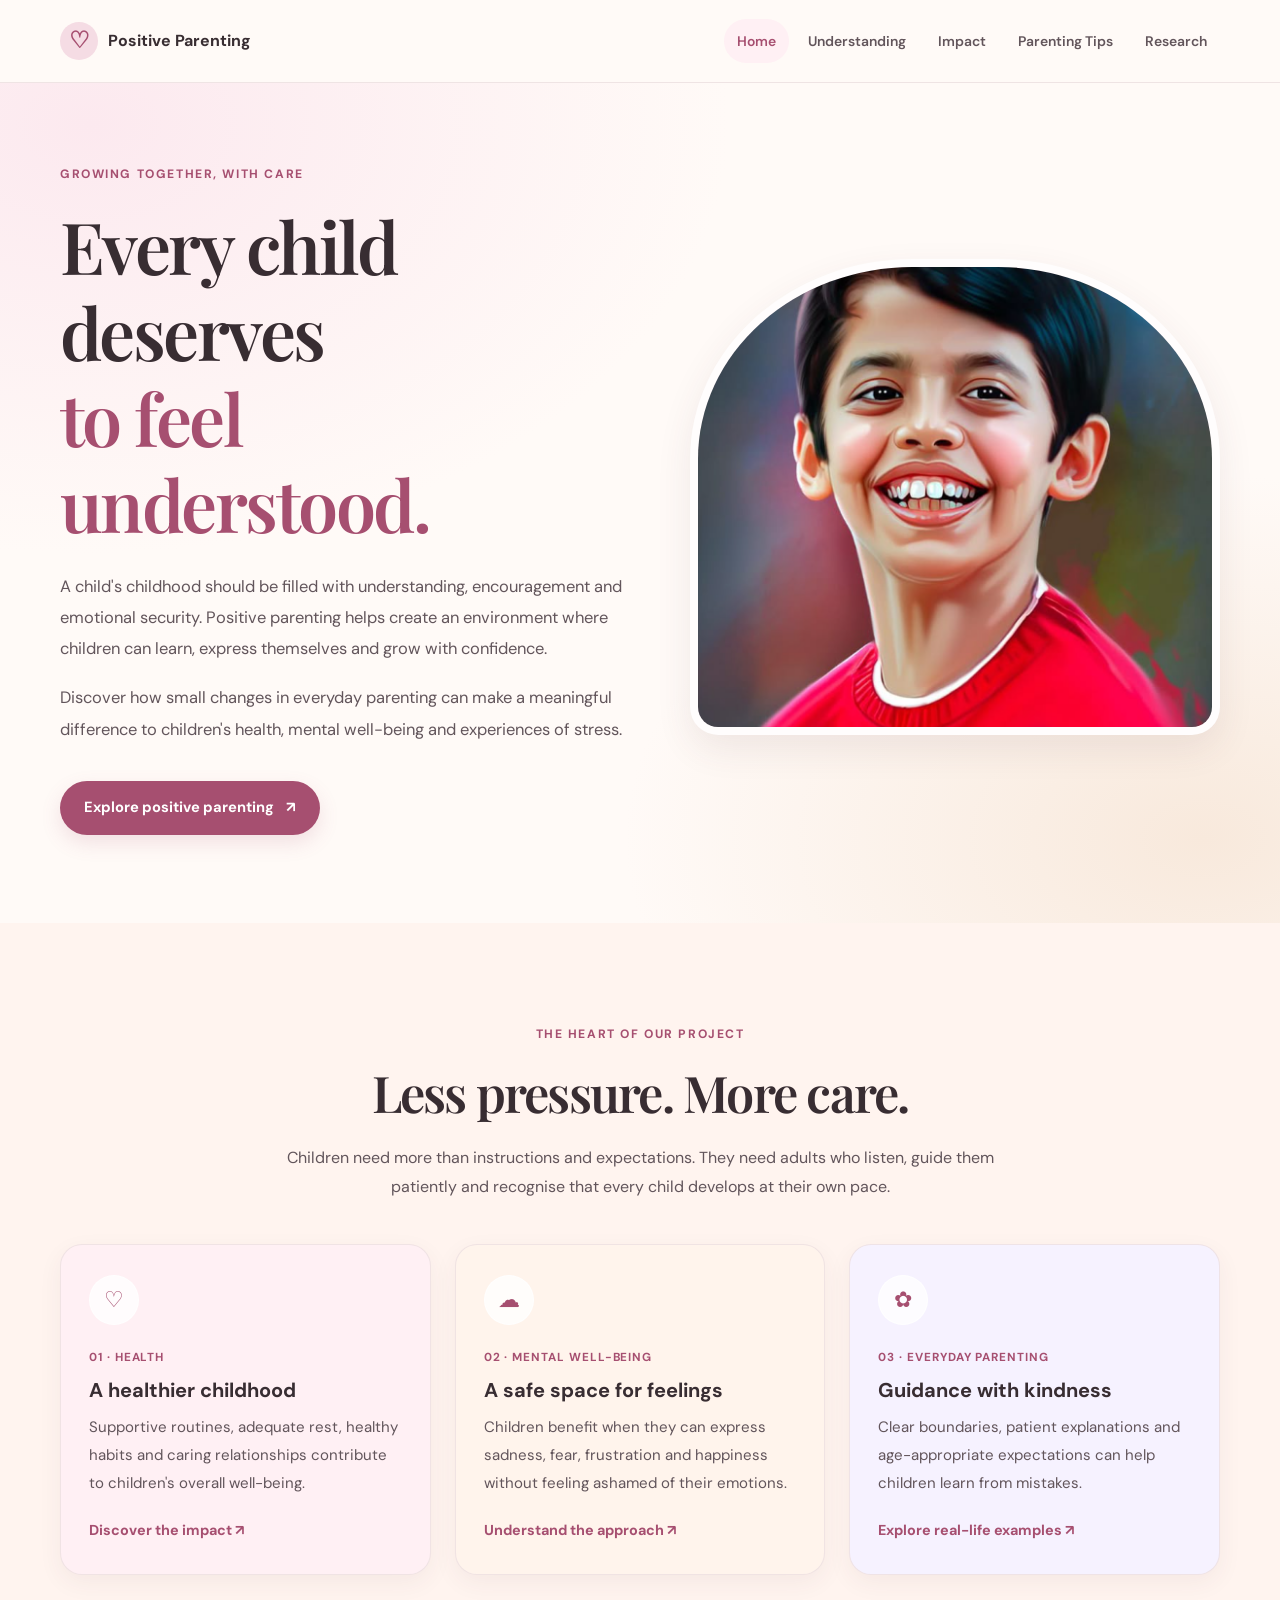
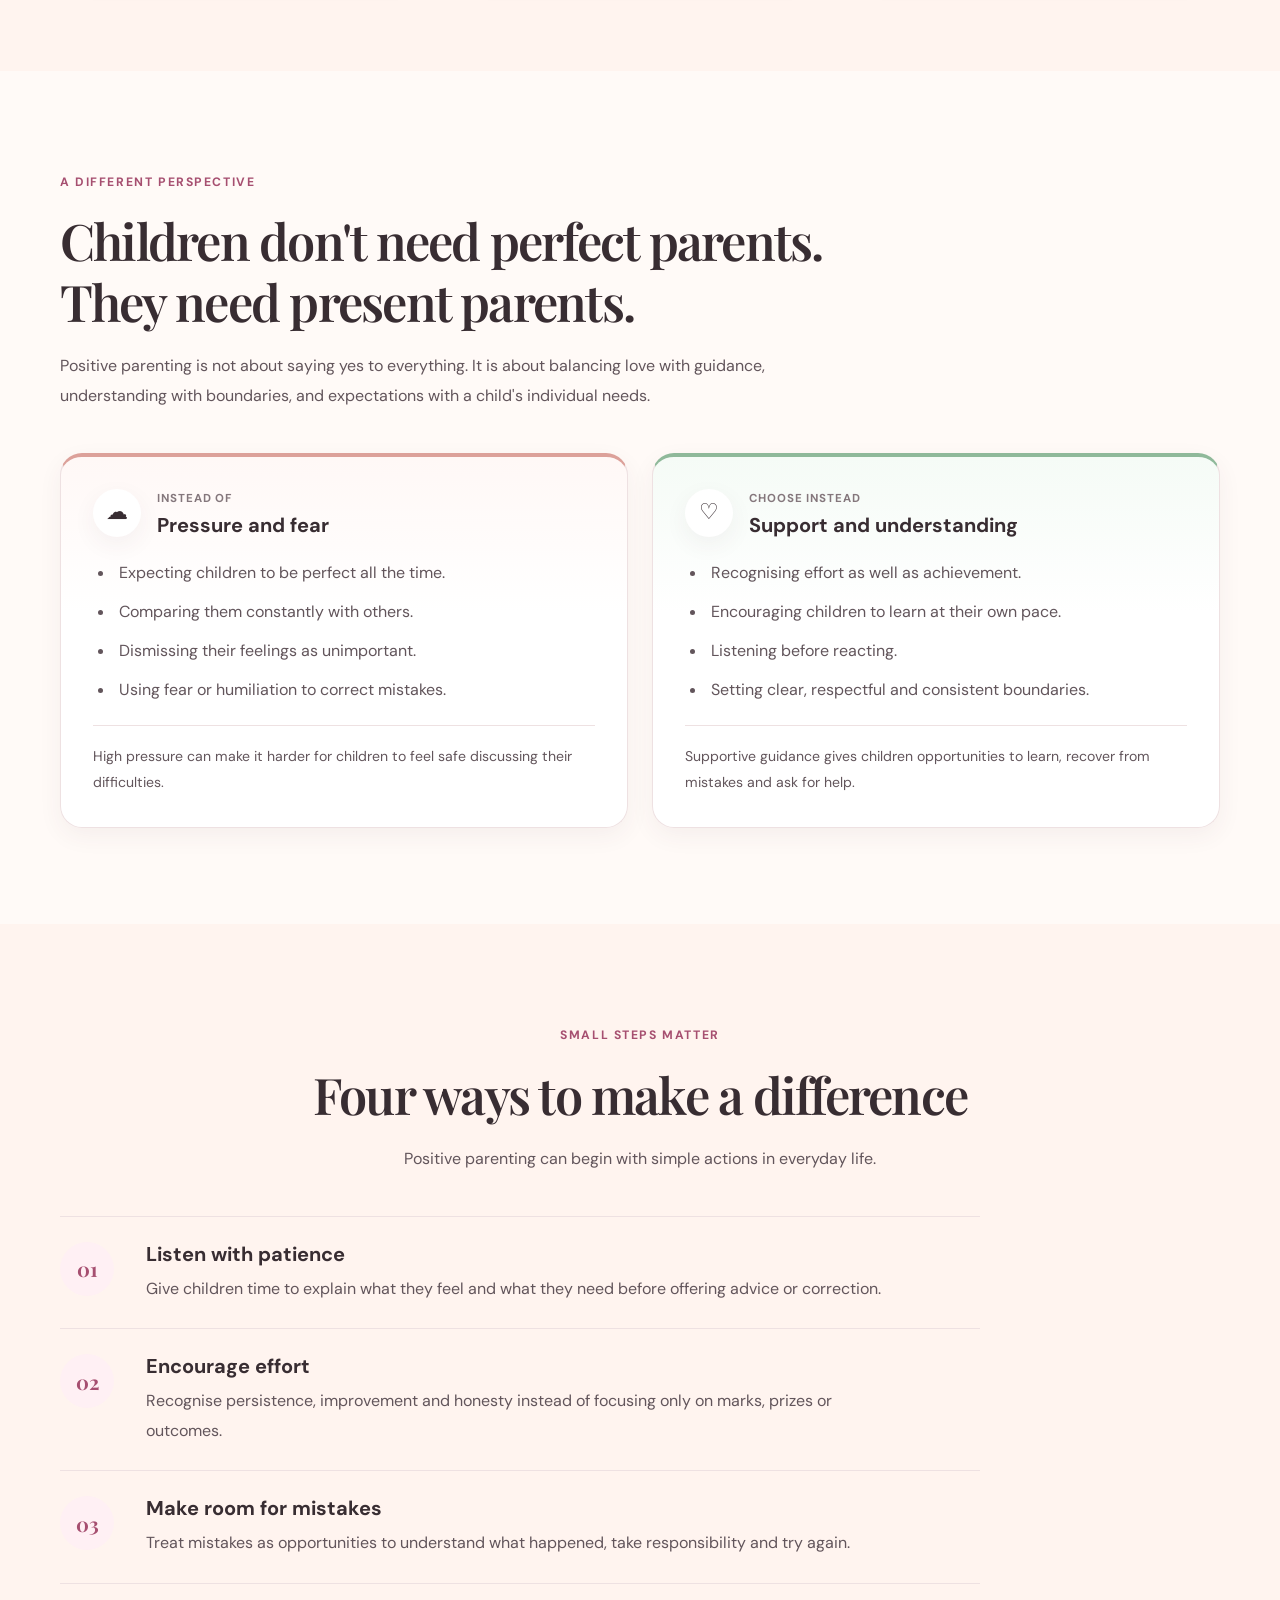
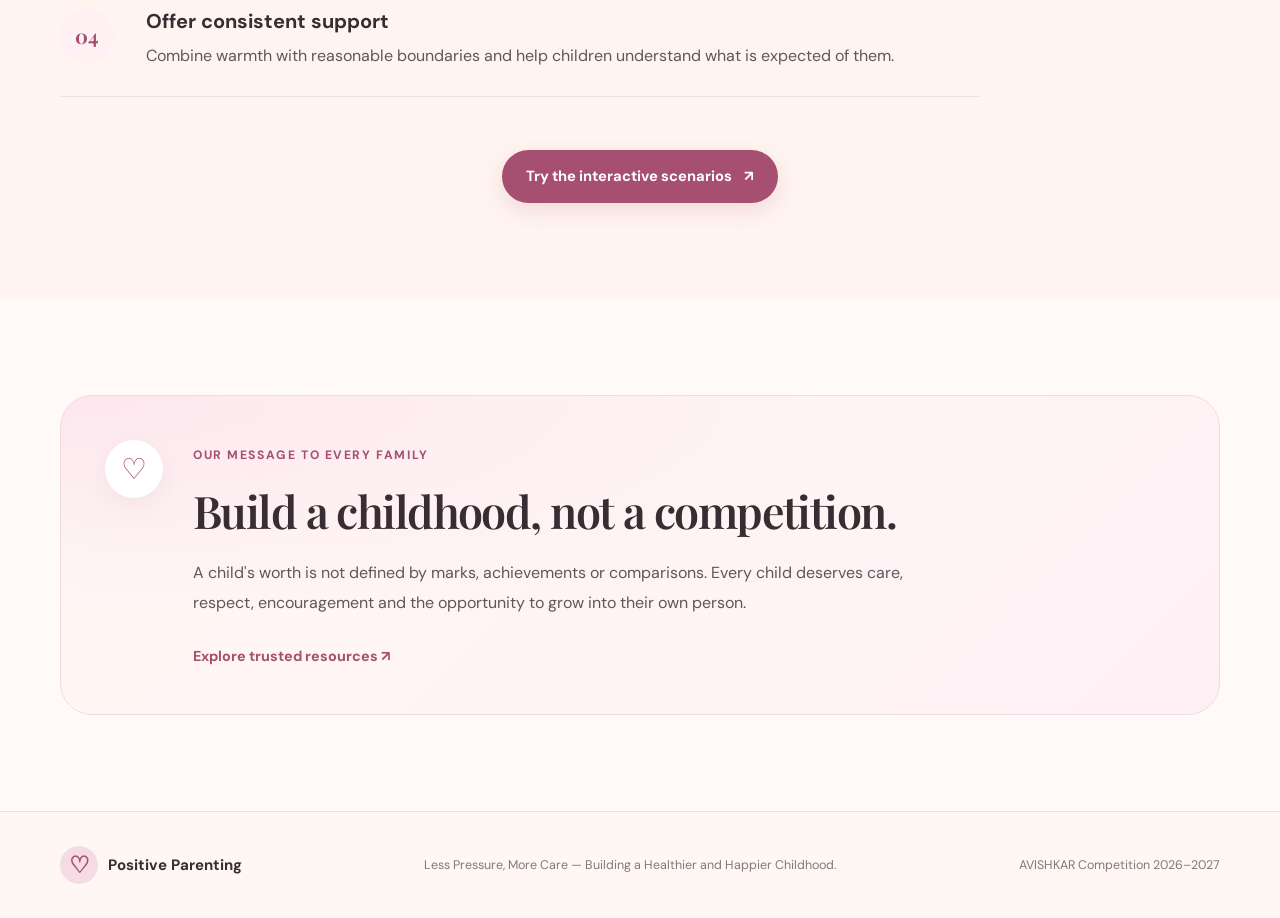
==== commit 88f1416c: "Update index.html" ====
--- a/index.html
+++ b/index.html
@@ -73,7 +73,7 @@
 
         <div class="hero-image">
           <img
-            src="images/boy.png"
+            src="boy.png"
             alt="Child representing the importance of a happy and supportive childhood"
             fetchpriority="high"
           >
--- a/style.css
+++ b/style.css
@@ -1,2764 +1,1346 @@
-/* =========================================================
+
+/* =====================================================
    POSITIVE PARENTING WEBSITE
-   MAIN STYLESHEET
-   ========================================================= */
-
-
-/* ---------- ROOT ---------- */
+   AVISHKAR Competition 2026–2027
+   Main stylesheet
+===================================================== */
+
+/* ---------- 1. DESIGN SYSTEM ---------- */
 
 :root {
-
-    --pink-50: #fff8fb;
-    --pink-100: #ffeef4;
-    --pink-200: #ffdce8;
-    --pink-300: #f7bfd0;
-    --pink-400: #e99aae;
-    --pink-500: #cf6f8d;
-
-    --peach: #fff0e8;
-    --lavender: #f4efff;
-    --cream: #fffaf2;
-
-    --text: #4b3440;
-    --text-light: #78636c;
-    --heading: #5b3446;
-
-    --white: #ffffff;
-
-    --border: rgba(91, 52, 70, 0.09);
-
-    --shadow-small:
-        0 8px 25px rgba(93, 45, 65, 0.07);
-
-    --shadow:
-        0 18px 50px rgba(93, 45, 65, 0.10);
-
-    --radius-small: 18px;
-    --radius: 28px;
-    --radius-large: 40px;
-
-    --max-width: 1180px;
-
-}
-
-
-/* ---------- RESET ---------- */
+  --cream: #fffaf7;
+  --cream-deep: #fff4ef;
+  --white: #ffffff;
+
+  --pink: #f5dce4;
+  --pink-soft: #fff0f4;
+  --pink-dark: #a64f70;
+
+  --peach: #f9e4d6;
+  --peach-soft: #fff4ec;
+
+  --lavender: #eae4f8;
+  --lavender-soft: #f6f2ff;
+
+  --green-soft: #e6f2e9;
+  --green-dark: #386d4d;
+
+  --red-soft: #f9e8e6;
+  --red-dark: #9e5650;
+
+  --ink: #382d32;
+  --ink-soft: #62555b;
+  --muted: #84777c;
+  --line: #eee1e2;
+
+  --heading-font: "Playfair Display", Georgia, serif;
+  --body-font: "DM Sans", Arial, sans-serif;
+
+  --shadow-small: 0 8px 24px rgba(90, 53, 68, 0.06);
+  --shadow-card: 0 14px 36px rgba(90, 53, 68, 0.09);
+  --shadow-hover: 0 18px 42px rgba(90, 53, 68, 0.13);
+
+  --radius-small: 14px;
+  --radius-medium: 22px;
+  --radius-large: 32px;
+
+  --container-width: 1160px;
+}
+
+/* ---------- 2. RESET AND BASE ---------- */
 
 * {
-    margin: 0;
-    padding: 0;
-    box-sizing: border-box;
+  box-sizing: border-box;
 }
 
 html {
-    scroll-behavior: smooth;
+  scroll-behavior: smooth;
+  scroll-padding-top: 100px;
 }
 
 body {
-
-    font-family: "DM Sans", sans-serif;
-
-    color: var(--text);
-
-    background:
-        radial-gradient(
-            circle at 10% 5%,
-            rgba(255, 214, 228, 0.45),
-            transparent 30%
-        ),
-        radial-gradient(
-            circle at 90% 30%,
-            rgba(255, 235, 226, 0.40),
-            transparent 28%
-        ),
-        var(--pink-50);
-
-    line-height: 1.7;
-
-    overflow-x: hidden;
+  margin: 0;
+  background: var(--cream);
+  color: var(--ink);
+  font-family: var(--body-font);
+  font-size: 16px;
+  line-height: 1.75;
+  -webkit-font-smoothing: antialiased;
+}
+
+body,
+button,
+a {
+  -webkit-tap-highlight-color: transparent;
 }
 
 img {
-    display: block;
-    width: 100%;
+  display: block;
+  max-width: 100%;
+}
+
+button,
+input,
+textarea,
+select {
+  font: inherit;
+}
+
+button {
+  color: inherit;
 }
 
 a {
-    color: inherit;
-    text-decoration: none;
-}
-
+  color: inherit;
+  text-decoration: none;
+}
+
+a,
 button {
-    font-family: inherit;
-}
-
-
-/* ---------- CONTAINER ---------- */
-
-.container {
-
-    width: min(
-        calc(100% - 40px),
-        var(--max-width)
-    );
-
-    margin: auto;
-}
-
-
-/* ---------- TYPOGRAPHY ---------- */
+  touch-action: manipulation;
+}
+
+a:focus-visible,
+button:focus-visible {
+  outline: 3px solid #b76b89;
+  outline-offset: 4px;
+}
+
+h1,
+h2,
+h3,
+p {
+  margin-top: 0;
+}
 
 h1,
 h2,
 h3 {
-
-    font-family: "Playfair Display", serif;
-
-    color: var(--heading);
-
-    line-height: 1.15;
+  color: var(--ink);
+  line-height: 1.2;
+}
+
+h1,
+h2 {
+  font-family: var(--heading-font);
+  font-weight: 600;
+  letter-spacing: -0.035em;
 }
 
 h1 {
-    font-size: clamp(2.7rem, 5vw, 5.2rem);
+  margin-bottom: 24px;
+  font-size: clamp(2.6rem, 5.6vw, 4.7rem);
 }
 
 h2 {
-    font-size: clamp(2rem, 3.4vw, 3.4rem);
+  margin-bottom: 20px;
+  font-size: clamp(2rem, 4vw, 3.15rem);
 }
 
 h3 {
-    font-size: 1.35rem;
+  margin-bottom: 12px;
+  font-size: 1.25rem;
+  font-weight: 700;
 }
 
 p {
-    color: var(--text-light);
-}
-
-
-/* ---------- HEADER ---------- */
+  margin-bottom: 18px;
+  color: var(--ink-soft);
+}
+
+ul {
+  padding-left: 22px;
+}
+
+li {
+  padding-left: 4px;
+  margin-bottom: 10px;
+}
+
+::selection {
+  color: var(--ink);
+  background: var(--pink);
+}
+
+.container {
+  width: min(var(--container-width), calc(100% - 48px));
+  margin-inline: auto;
+}
+
+.section {
+  padding: 96px 0;
+}
+
+.soft-section {
+  background: var(--cream-deep);
+}
+
+/* ---------- 3. HEADER AND NAVIGATION ---------- */
 
 .site-header {
-
-    position: sticky;
-
-    top: 0;
-
-    z-index: 1000;
-
-    background: rgba(255, 248, 251, 0.88);
-
-    backdrop-filter: blur(18px);
-
-    border-bottom: 1px solid var(--border);
+  position: sticky;
+  z-index: 1000;
+  top: 0;
+  background: rgba(255, 250, 247, 0.94);
+  border-bottom: 1px solid rgba(238, 225, 226, 0.9);
+  backdrop-filter: blur(16px);
+  -webkit-backdrop-filter: blur(16px);
 }
 
 .nav-wrap {
-
-    min-height: 78px;
-
-    display: flex;
-
-    align-items: center;
-
-    justify-content: space-between;
+  min-height: 82px;
+  display: flex;
+  align-items: center;
+  justify-content: space-between;
+  gap: 28px;
 }
 
 .brand {
-
-    display: flex;
-
-    align-items: center;
-
-    gap: 10px;
-
-    font-weight: 700;
-
-    color: var(--heading);
+  display: inline-flex;
+  align-items: center;
+  gap: 10px;
+  flex-shrink: 0;
+  color: var(--ink);
+  font-size: 1rem;
+  font-weight: 700;
 }
 
 .brand-mark {
-
-    width: 38px;
-
-    height: 38px;
-
-    border-radius: 50%;
-
-    display: grid;
-
-    place-items: center;
-
-    background: var(--pink-200);
-
-    color: var(--pink-500);
-
-    font-size: 23px;
+  display: grid;
+  width: 38px;
+  height: 38px;
+  place-items: center;
+  border-radius: 50%;
+  background: var(--pink);
+  color: var(--pink-dark);
+  font-size: 1.45rem;
+  line-height: 1;
 }
 
 .main-nav {
-
-    display: flex;
-
-    align-items: center;
-
-    gap: 7px;
+  display: flex;
+  align-items: center;
+  justify-content: flex-end;
+  gap: 6px;
 }
 
 .main-nav a {
-
-    padding: 10px 15px;
-
-    border-radius: 999px;
-
-    color: var(--text-light);
-
-    font-size: 0.93rem;
-
-    transition: 0.25s ease;
+  display: inline-flex;
+  align-items: center;
+  justify-content: center;
+  padding: 10px 13px;
+  border-radius: 999px;
+  color: var(--ink-soft);
+  font-size: 0.87rem;
+  font-weight: 600;
+  transition:
+    background 180ms ease,
+    color 180ms ease;
 }
 
 .main-nav a:hover,
 .main-nav a.active {
-
-    color: var(--heading);
-
-    background: var(--pink-100);
+  background: var(--pink-soft);
+  color: var(--pink-dark);
 }
 
 .nav-toggle {
-
+  display: none;
+  width: 44px;
+  height: 44px;
+  align-items: center;
+  justify-content: center;
+  flex-direction: column;
+  gap: 5px;
+  border: 1px solid var(--line);
+  border-radius: 14px;
+  background: var(--white);
+  cursor: pointer;
+}
+
+.nav-toggle span {
+  display: block;
+  width: 19px;
+  height: 2px;
+  border-radius: 5px;
+  background: var(--ink);
+  transition: transform 180ms ease;
+}
+
+/* ---------- 4. HOME HERO ---------- */
+
+.hero {
+  overflow: hidden;
+  padding: 76px 0 88px;
+  background:
+    radial-gradient(ellipse at 7% 5%, #fce9ef 0, transparent 38%),
+    radial-gradient(ellipse at 94% 90%, #f8e9dc 0, transparent 34%),
+    var(--cream);
+}
+
+.hero-grid {
+  display: grid;
+  grid-template-columns: 1.03fr 0.97fr;
+  align-items: center;
+  gap: 68px;
+}
+
+.hero-content {
+  max-width: 610px;
+}
+
+.hero h1 span,
+.page-hero h1 span {
+  display: block;
+  color: var(--pink-dark);
+}
+
+.hero-description {
+  max-width: 590px;
+  margin-bottom: 18px;
+  font-size: 1.03rem;
+  line-height: 1.9;
+}
+
+.hero-image {
+  position: relative;
+  overflow: hidden;
+  min-height: 360px;
+  border: 8px solid rgba(255, 255, 255, 0.85);
+  border-radius: 42% 42% 28px 28px;
+  background: var(--pink-soft);
+  box-shadow: var(--shadow-card);
+}
+
+.hero-image img {
+  width: 100%;
+  height: 460px;
+  object-fit: cover;
+  object-position: center;
+}
+
+/* ---------- 5. PAGE HERO ---------- */
+
+.page-hero {
+  padding: 76px 0 80px;
+  background:
+    radial-gradient(ellipse at 4% 0%, #fce9ef 0, transparent 37%),
+    radial-gradient(ellipse at 95% 95%, #f8e9dc 0, transparent 32%),
+    var(--cream);
+}
+
+.page-hero-grid {
+  display: grid;
+  grid-template-columns: 1fr 0.85fr;
+  align-items: center;
+  gap: 68px;
+}
+
+.page-hero-content {
+  max-width: 620px;
+}
+
+.page-hero h1 {
+  font-size: clamp(2.45rem, 4.7vw, 4rem);
+}
+
+.hero-intro {
+  font-size: 1.02rem;
+  line-height: 1.9;
+}
+
+.page-hero-image {
+  min-width: 0;
+}
+
+.page-hero-image img {
+  width: 100%;
+  height: 430px;
+  object-fit: cover;
+  object-position: center;
+  border: 7px solid var(--white);
+  border-radius: var(--radius-large);
+  background: var(--pink-soft);
+  box-shadow: var(--shadow-card);
+}
+
+.image-caption {
+  margin: 14px 8px 0;
+  color: var(--muted);
+  font-size: 0.84rem;
+  font-style: italic;
+  text-align: center;
+}
+
+/* ---------- 6. LABELS AND BUTTONS ---------- */
+
+.eyebrow {
+  display: inline-block;
+  margin-bottom: 18px;
+  color: var(--pink-dark);
+  font-size: 0.76rem;
+  font-weight: 700;
+  letter-spacing: 0.13em;
+  line-height: 1.6;
+  text-transform: uppercase;
+}
+
+.small-label {
+  display: block;
+  margin-bottom: 12px;
+  color: var(--pink-dark);
+  font-size: 0.73rem;
+  font-weight: 700;
+  letter-spacing: 0.08em;
+  line-height: 1.5;
+  text-transform: uppercase;
+}
+
+.primary-button {
+  display: inline-flex;
+  align-items: center;
+  justify-content: center;
+  gap: 12px;
+  min-height: 52px;
+  margin-top: 18px;
+  padding: 13px 23px;
+  border: 1px solid transparent;
+  border-radius: 999px;
+  background: var(--pink-dark);
+  color: var(--white);
+  font-size: 0.92rem;
+  font-weight: 700;
+  text-align: center;
+  box-shadow: 0 8px 20px rgba(166, 79, 112, 0.15);
+  transition:
+    transform 180ms ease,
+    box-shadow 180ms ease,
+    background 180ms ease;
+}
+
+.primary-button:hover {
+  transform: translateY(-2px);
+  background: #91405f;
+  box-shadow: 0 12px 26px rgba(166, 79, 112, 0.22);
+}
+
+.text-link {
+  display: inline-flex;
+  align-items: center;
+  gap: 8px;
+  margin-top: 8px;
+  color: var(--pink-dark);
+  font-size: 0.9rem;
+  font-weight: 700;
+}
+
+.text-link:hover {
+  text-decoration: underline;
+  text-underline-offset: 4px;
+}
+
+/* ---------- 7. SECTION HEADINGS ---------- */
+
+.section-heading {
+  max-width: 790px;
+  margin-bottom: 42px;
+}
+
+.section-heading > p {
+  max-width: 740px;
+  font-size: 1rem;
+  line-height: 1.85;
+}
+
+.section-heading.centered {
+  margin-right: auto;
+  margin-left: auto;
+  text-align: center;
+}
+
+.section-heading.centered > p {
+  margin-right: auto;
+  margin-left: auto;
+}
+
+/* ---------- 8. INFORMATION CARDS ---------- */
+
+.three-card-grid {
+  display: grid;
+  grid-template-columns: repeat(3, minmax(0, 1fr));
+  gap: 24px;
+}
+
+.info-card {
+  min-width: 0;
+  padding: 30px 28px;
+  border: 1px solid rgba(238, 225, 226, 0.85);
+  border-radius: var(--radius-medium);
+  box-shadow: var(--shadow-small);
+  transition:
+    transform 200ms ease,
+    box-shadow 200ms ease;
+}
+
+.info-card:hover {
+  transform: translateY(-5px);
+  box-shadow: var(--shadow-card);
+}
+
+.pink-card {
+  background: var(--pink-soft);
+}
+
+.peach-card {
+  background: var(--peach-soft);
+}
+
+.lavender-card {
+  background: var(--lavender-soft);
+}
+
+.icon-circle {
+  display: grid;
+  width: 50px;
+  height: 50px;
+  margin-bottom: 24px;
+  place-items: center;
+  border: 1px solid rgba(255, 255, 255, 0.8);
+  border-radius: 50%;
+  background: rgba(255, 255, 255, 0.76);
+  color: var(--pink-dark);
+  font-size: 1.4rem;
+}
+
+.info-card p {
+  margin-bottom: 16px;
+  font-size: 0.94rem;
+  line-height: 1.85;
+}
+
+.info-card .text-link {
+  margin-top: 4px;
+}
+
+/* ---------- 9. COMPARISON CARDS ---------- */
+
+.comparison-grid {
+  display: grid;
+  grid-template-columns: repeat(2, minmax(0, 1fr));
+  gap: 24px;
+}
+
+.comparison-card {
+  min-width: 0;
+  padding: 32px;
+  border: 1px solid var(--line);
+  border-radius: var(--radius-medium);
+  background: var(--white);
+  box-shadow: var(--shadow-small);
+}
+
+.negative-card {
+  border-top: 4px solid #dca19a;
+  background: linear-gradient(180deg, #fff8f6, #ffffff 42%);
+}
+
+.positive-card {
+  border-top: 4px solid #8fb99a;
+  background: linear-gradient(180deg, #f5fbf6, #ffffff 42%);
+}
+
+.comparison-top {
+  display: flex;
+  align-items: center;
+  gap: 16px;
+  margin-bottom: 22px;
+}
+
+.comparison-top h3 {
+  margin-bottom: 0;
+}
+
+.comparison-icon {
+  display: grid;
+  width: 48px;
+  height: 48px;
+  flex-shrink: 0;
+  place-items: center;
+  border-radius: 50%;
+  background: var(--white);
+  box-shadow: var(--shadow-small);
+  font-size: 1.35rem;
+}
+
+.comparison-label {
+  display: block;
+  margin-bottom: 4px;
+  color: var(--muted);
+  font-size: 0.72rem;
+  font-weight: 700;
+  letter-spacing: 0.08em;
+  text-transform: uppercase;
+}
+
+.comparison-card ul {
+  margin: 0 0 22px;
+  padding-left: 22px;
+}
+
+.comparison-card li {
+  margin-bottom: 12px;
+  color: var(--ink-soft);
+  line-height: 1.7;
+}
+
+.comparison-note {
+  margin-bottom: 0;
+  padding-top: 18px;
+  border-top: 1px solid var(--line);
+  font-size: 0.88rem;
+  line-height: 1.8;
+}
+
+/* ---------- 10. PRINCIPLE LIST ---------- */
+
+.principle-list {
+  display: grid;
+  gap: 0;
+  max-width: 920px;
+}
+
+.principle-item {
+  display: grid;
+  grid-template-columns: 64px 1fr;
+  align-items: start;
+  gap: 22px;
+  padding: 25px 0;
+  border-bottom: 1px solid var(--line);
+}
+
+.principle-item:first-child {
+  border-top: 1px solid var(--line);
+}
+
+.principle-number {
+  display: grid;
+  width: 54px;
+  height: 54px;
+  place-items: center;
+  border-radius: 50%;
+  background: var(--pink-soft);
+  color: var(--pink-dark);
+  font-family: var(--heading-font);
+  font-size: 1.25rem;
+  font-weight: 700;
+}
+
+.principle-item h3 {
+  margin-bottom: 8px;
+}
+
+.principle-item p {
+  max-width: 760px;
+  margin-bottom: 0;
+  line-height: 1.85;
+}
+
+/* ---------- 11. MESSAGE BOX ---------- */
+
+.message-box {
+  display: grid;
+  grid-template-columns: 64px 1fr;
+  align-items: start;
+  gap: 24px;
+  padding: 44px;
+  border: 1px solid #f0dce3;
+  border-radius: var(--radius-large);
+  background:
+    radial-gradient(ellipse at 0% 0%, #fce7ee 0, transparent 50%),
+    linear-gradient(135deg, #fff8f4, #fff0f5);
+}
+
+.message-symbol {
+  display: grid;
+  width: 58px;
+  height: 58px;
+  place-items: center;
+  border-radius: 50%;
+  background: var(--white);
+  color: var(--pink-dark);
+  font-size: 1.8rem;
+  box-shadow: var(--shadow-small);
+}
+
+.message-box h2 {
+  max-width: 760px;
+  font-size: clamp(1.9rem, 3.5vw, 2.8rem);
+}
+
+.message-box p {
+  max-width: 760px;
+  line-height: 1.9;
+}
+
+/* ---------- 12. RESEARCH PAGE ---------- */
+
+.source-list {
+  display: grid;
+  gap: 18px;
+}
+
+.source-card {
+  display: grid;
+  grid-template-columns: 62px 1fr;
+  gap: 22px;
+  padding: 28px;
+  border: 1px solid var(--line);
+  border-radius: var(--radius-medium);
+  background: var(--white);
+  box-shadow: var(--shadow-small);
+  transition:
+    transform 180ms ease,
+    box-shadow 180ms ease;
+}
+
+.source-card:hover {
+  transform: translateY(-3px);
+  box-shadow: var(--shadow-card);
+}
+
+.source-icon {
+  display: grid;
+  width: 56px;
+  height: 56px;
+  place-items: center;
+  border-radius: 17px;
+  background: var(--pink-soft);
+  color: var(--pink-dark);
+  font-family: var(--heading-font);
+  font-size: 1.35rem;
+  font-weight: 700;
+}
+
+.source-content h3 {
+  margin-bottom: 10px;
+}
+
+.source-content p {
+  max-width: 760px;
+  margin-bottom: 10px;
+}
+
+.research-disclaimer {
+  margin-top: 30px;
+  padding: 24px 26px;
+  border: 1px solid #efdfc7;
+  border-radius: var(--radius-small);
+  background: #fff8ec;
+  color: #665744;
+  font-size: 0.92rem;
+  line-height: 1.85;
+}
+
+/* ---------- 13. INTERACTIVE SCENARIO SECTION ---------- */
+
+.scenario-legend {
+  display: flex;
+  flex-wrap: wrap;
+  gap: 18px;
+  margin: -10px 0 26px;
+}
+
+.legend-item {
+  display: inline-flex;
+  align-items: center;
+  gap: 9px;
+  color: var(--ink-soft);
+  font-size: 0.83rem;
+  font-weight: 600;
+}
+
+.legend-dot {
+  width: 10px;
+  height: 10px;
+  flex-shrink: 0;
+  border-radius: 50%;
+}
+
+.positive-dot {
+  background: #6f9e7d;
+}
+
+.negative-dot {
+  background: #cf8279;
+}
+
+.scenario-grid {
+  display: grid;
+  grid-template-columns: repeat(2, minmax(0, 1fr));
+  align-items: stretch;
+  gap: 24px;
+}
+
+/*
+  Each scenario is a real HTML button.
+  The JavaScript toggles the answer's hidden attribute.
+  No duplicate click handlers are required.
+*/
+
+.scenario-card {
+  position: relative;
+  display: flex;
+  width: 100%;
+  min-width: 0;
+  min-height: 300px;
+  flex-direction: column;
+  align-items: stretch;
+  padding: 28px;
+  overflow: hidden;
+  border: 1px solid var(--line);
+  border-top: 4px solid #d5a19b;
+  border-radius: var(--radius-medium);
+  background: linear-gradient(155deg, #fff8f6, #ffffff 70%);
+  color: var(--ink);
+  text-align: left;
+  cursor: pointer;
+  box-shadow: var(--shadow-small);
+  transition:
+    transform 220ms ease,
+    box-shadow 220ms ease,
+    border-color 220ms ease,
+    background 220ms ease;
+}
+
+.scenario-card.positive-scenario {
+  border-top-color: #8db99a;
+  background: linear-gradient(155deg, #f3faf4, #ffffff 72%);
+}
+
+.scenario-card.negative-scenario {
+  border-top-color: #d69a92;
+  background: linear-gradient(155deg, #fff5f3, #ffffff 72%);
+}
+
+.scenario-card:hover {
+  transform: translateY(-4px);
+  box-shadow: var(--shadow-hover);
+}
+
+.scenario-card:active {
+  transform: translateY(-1px);
+}
+
+.scenario-card.is-open {
+  box-shadow: var(--shadow-card);
+}
+
+.scenario-card.positive-scenario.is-open {
+  border-color: #b9d8c1;
+  border-top-color: #6f9e7d;
+  background: linear-gradient(155deg, #edf8ef, #ffffff 76%);
+}
+
+.scenario-card.negative-scenario.is-open {
+  border-color: #edd0cb;
+  border-top-color: #c77a70;
+  background: linear-gradient(155deg, #fff0ed, #ffffff 76%);
+}
+
+.scenario-number {
+  display: flex;
+  align-items: center;
+  justify-content: space-between;
+  gap: 12px;
+  margin-bottom: 22px;
+  color: var(--muted);
+  font-size: 0.7rem;
+  font-weight: 700;
+  letter-spacing: 0.08em;
+  line-height: 1.5;
+  text-transform: uppercase;
+}
+
+.scenario-status {
+  padding: 5px 9px;
+  border-radius: 999px;
+  background: rgba(255, 255, 255, 0.8);
+  font-size: 0.63rem;
+  letter-spacing: 0.03em;
+  text-align: center;
+}
+
+.positive-scenario .scenario-status {
+  color: var(--green-dark);
+}
+
+.negative-scenario .scenario-status {
+  color: var(--red-dark);
+}
+
+.scenario-question {
+  display: block;
+  margin-bottom: 14px;
+  font-family: var(--heading-font);
+  font-size: clamp(1.2rem, 2.1vw, 1.55rem);
+  font-weight: 600;
+  line-height: 1.4;
+}
+
+.scenario-quote {
+  display: block;
+  margin-bottom: 24px;
+  color: var(--ink-soft);
+  font-size: 0.91rem;
+  line-height: 1.8;
+}
+
+.scenario-hint {
+  display: flex;
+  align-items: center;
+  gap: 8px;
+  margin-top: auto;
+  padding-top: 15px;
+  border-top: 1px solid rgba(160, 130, 140, 0.18);
+  color: var(--pink-dark);
+  font-size: 0.82rem;
+  font-weight: 700;
+}
+
+.scenario-hint span {
+  display: inline-grid;
+  width: 25px;
+  height: 25px;
+  place-items: center;
+  border-radius: 50%;
+  background: rgba(255, 255, 255, 0.9);
+  font-size: 0.9rem;
+}
+
+.scenario-card.is-open .scenario-hint span {
+  transform: rotate(180deg);
+}
+
+.scenario-answer {
+  display: block;
+  margin-top: 20px;
+  padding: 20px;
+  border: 1px solid rgba(160, 130, 140, 0.15);
+  border-radius: 16px;
+  background: rgba(255, 255, 255, 0.86);
+  animation: answer-reveal 240ms ease both;
+}
+
+.scenario-answer[hidden] {
+  display: none !important;
+}
+
+.answer-heading {
+  display: block;
+  margin-bottom: 10px;
+  color: var(--green-dark);
+  font-size: 0.82rem;
+  font-weight: 700;
+  letter-spacing: 0.025em;
+}
+
+.negative-scenario .answer-heading {
+  color: var(--red-dark);
+}
+
+.answer-text {
+  display: block;
+  margin-bottom: 14px;
+  color: var(--ink-soft);
+  font-size: 0.9rem;
+  font-weight: 400;
+  line-height: 1.85;
+}
+
+.answer-phrase {
+  display: block;
+  padding-top: 13px;
+  border-top: 1px solid var(--line);
+  color: var(--ink);
+  font-size: 0.88rem;
+  font-style: italic;
+  font-weight: 600;
+  line-height: 1.8;
+}
+
+.scenario-footnote {
+  max-width: 860px;
+  margin: 28px auto 0;
+  color: var(--muted);
+  font-size: 0.85rem;
+  line-height: 1.85;
+  text-align: center;
+}
+
+@keyframes answer-reveal {
+  from {
+    opacity: 0;
+    transform: translateY(7px);
+  }
+
+  to {
+    opacity: 1;
+    transform: translateY(0);
+  }
+}
+
+/* ---------- 14. FOOTER ---------- */
+
+.site-footer {
+  padding: 34px 0;
+  border-top: 1px solid var(--line);
+  background: #fff7f3;
+}
+
+.footer-inner {
+  display: flex;
+  align-items: center;
+  justify-content: space-between;
+  flex-wrap: wrap;
+  gap: 18px 28px;
+}
+
+.footer-brand {
+  font-size: 0.94rem;
+}
+
+.footer-note {
+  max-width: 450px;
+  margin: 0;
+  color: var(--muted);
+  font-size: 0.78rem;
+  line-height: 1.7;
+}
+
+/* ---------- 15. RESPONSIVE: TABLETS ---------- */
+
+@media (max-width: 1000px) {
+  .nav-wrap {
+    gap: 12px;
+  }
+
+  .brand {
+    font-size: 0.92rem;
+  }
+
+  .main-nav {
+    gap: 2px;
+  }
+
+  .main-nav a {
+    padding: 9px 10px;
+    font-size: 0.78rem;
+  }
+
+  .hero-grid,
+  .page-hero-grid {
+    gap: 38px;
+  }
+
+  .hero-image img {
+    height: 390px;
+  }
+
+  .page-hero-image img {
+    height: 370px;
+  }
+
+  .three-card-grid {
+    gap: 18px;
+  }
+
+  .info-card {
+    padding: 25px 22px;
+  }
+
+  .scenario-card {
+    padding: 24px;
+  }
+}
+
+/* ---------- 16. RESPONSIVE: MOBILE NAV ---------- */
+
+@media (max-width: 760px) {
+  html {
+    scroll-padding-top: 84px;
+  }
+
+  .container {
+    width: min(var(--container-width), calc(100% - 34px));
+  }
+
+  .section {
+    padding: 68px 0;
+  }
+
+  .nav-wrap {
+    position: relative;
+    min-height: 72px;
+  }
+
+  .brand {
+    gap: 9px;
+    font-size: 0.94rem;
+  }
+
+  .brand-mark {
+    width: 35px;
+    height: 35px;
+  }
+
+  .nav-toggle {
+    display: flex;
+    flex-shrink: 0;
+  }
+
+  .main-nav {
+    position: absolute;
+    z-index: 1100;
+    top: calc(100% - 1px);
+    right: 0;
+    left: 0;
     display: none;
-
-    border: 0;
-
-    background: transparent;
-
-    cursor: pointer;
-}
-
-.nav-toggle span {
-
-    display: block;
-
-    width: 25px;
-
-    height: 2px;
-
-    background: var(--heading);
-
-    margin: 5px;
-
-}
-
-
-/* ---------- GENERAL SECTIONS ---------- */
-
-.section {
-
-    padding: 105px 0;
-}
-
-.soft-section {
-
-    background:
-        linear-gradient(
-            180deg,
-            rgba(255, 238, 244, 0.50),
-            rgba(255, 248, 251, 0.20)
-        );
-}
-
-.section-heading {
-
-    max-width: 760px;
-
-    margin-bottom: 55px;
-}
-
-.section-heading.centered {
-
-    text-align: center;
-
-    margin-left: auto;
-    margin-right: auto;
-}
-
-.section-heading p {
-
-    margin-top: 16px;
-
-    max-width: 620px;
-}
-
-.section-heading.centered p {
-    margin-left: auto;
-    margin-right: auto;
-}
-
-.eyebrow {
-
-    display: inline-block;
-
-    margin-bottom: 15px;
-
-    color: var(--pink-500);
-
-    text-transform: uppercase;
-
-    letter-spacing: 0.16em;
-
-    font-size: 0.75rem;
-
-    font-weight: 700;
-}
-
-.card-label {
-
-    display: inline-block;
-
-    color: var(--pink-500);
-
-    letter-spacing: 0.16em;
-
-    font-size: 0.74rem;
-
-    font-weight: 700;
-
-    margin-bottom: 15px;
-}
-
-.small-label {
-
-    display: block;
-
-    color: var(--pink-500);
-
-    font-size: 0.7rem;
-
-    font-weight: 700;
-
-    letter-spacing: 0.13em;
-
-    margin-bottom: 8px;
-}
-
-
-/* =========================================================
-   HERO
-   ========================================================= */
-
-.hero {
-
-    padding-top: 75px;
-
-    padding-bottom: 110px;
-}
-
-.competition-label {
-
-    display: inline-flex;
-
-    padding: 9px 17px;
-
-    border-radius: 999px;
-
-    background: var(--pink-100);
-
-    color: var(--pink-500);
-
-    font-size: 0.75rem;
-
-    font-weight: 700;
-
-    letter-spacing: 0.08em;
-
+    align-items: stretch;
+    flex-direction: column;
+    gap: 5px;
+    padding: 14px;
+    border: 1px solid var(--line);
+    border-radius: 18px;
+    background: var(--cream);
+    box-shadow: var(--shadow-card);
+  }
+
+  .main-nav.open {
+    display: flex;
+  }
+
+  .main-nav a {
+    justify-content: flex-start;
+    padding: 12px 14px;
+    border-radius: 12px;
+    font-size: 0.92rem;
+  }
+
+  .hero,
+  .page-hero {
+    padding: 52px 0 62px;
+  }
+
+  .hero-grid,
+  .page-hero-grid {
+    grid-template-columns: 1fr;
+    gap: 35px;
+  }
+
+  .hero-content,
+  .page-hero-content {
+    max-width: none;
+  }
+
+  h1 {
+    font-size: clamp(2.45rem, 10vw, 3.7rem);
+  }
+
+  .page-hero h1 {
+    font-size: clamp(2.35rem, 9vw, 3.3rem);
+  }
+
+  h2 {
+    font-size: clamp(1.95rem, 8vw, 2.65rem);
+  }
+
+  .hero-description,
+  .hero-intro {
+    font-size: 0.97rem;
+  }
+
+  .hero-image {
+    min-height: 0;
+    border-width: 5px;
+    border-radius: 30px;
+  }
+
+  .hero-image img {
+    height: auto;
+    max-height: 420px;
+    aspect-ratio: 4 / 3;
+    object-fit: cover;
+  }
+
+  .page-hero-image img {
+    height: auto;
+    max-height: 430px;
+    aspect-ratio: 4 / 3;
+    border-width: 5px;
+    border-radius: 25px;
+    object-fit: cover;
+  }
+
+  .section-heading {
     margin-bottom: 30px;
-}
-
-.hero-heading {
-
-    max-width: 1050px;
-
-    margin-bottom: 65px;
-}
-
-.hero-heading h1 span,
-.page-hero h1 span,
-.research-heading h1 span {
-
-    color: var(--pink-500);
-
-}
-
-.hero-intro {
-
-    max-width: 700px;
-
-    margin-top: 25px;
-
-    font-size: 1.12rem;
-
-}
-
-
-/* =========================================================
-   HERO SHOWCASE
-   IMPORTANT:
-   IMAGE + CARD ARE SIDE BY SIDE.
-   NO TEXT OVER THE IMAGE.
-   ========================================================= */
-
-.hero-showcase {
-
-    display: grid;
-
-    grid-template-columns:
-        minmax(0, 1.15fr)
-        minmax(340px, 0.85fr);
-
-    gap: 65px;
-
-    align-items: center;
-}
-
-
-/* ---------- HERO IMAGE ---------- */
-
-.hero-image-area {
-
-    position: relative;
-
-    min-width: 0;
-}
-
-
-/*
-   The frame contains ONLY the image.
-   Decorative things are behind the frame,
-   not on the face.
-*/
-
-.hero-photo-frame {
-
-    position: relative;
-
-    max-width: 650px;
-
-    margin: auto;
-
-    padding: 13px;
-
-    background: rgba(255,255,255,0.8);
-
-    border-radius: 45px;
-
-    box-shadow: var(--shadow);
-
-    overflow: visible;
-}
-
-.hero-photo-frame::before {
-
-    content: "";
-
-    position: absolute;
-
+  }
+
+  .three-card-grid {
+    grid-template-columns: 1fr;
+    gap: 16px;
+  }
+
+  .info-card {
+    padding: 26px;
+  }
+
+  .icon-circle {
+    margin-bottom: 18px;
+  }
+
+  .comparison-grid {
+    grid-template-columns: 1fr;
+    gap: 18px;
+  }
+
+  .comparison-card {
+    padding: 25px;
+  }
+
+  .principle-item {
+    grid-template-columns: 48px 1fr;
+    gap: 15px;
+    padding: 22px 0;
+  }
+
+  .principle-number {
+    width: 44px;
+    height: 44px;
+    font-size: 1.05rem;
+  }
+
+  .message-box {
+    grid-template-columns: 1fr;
+    gap: 18px;
+    padding: 28px;
+    border-radius: 24px;
+  }
+
+  .message-symbol {
+    width: 49px;
+    height: 49px;
+    font-size: 1.5rem;
+  }
+
+  .source-card {
+    grid-template-columns: 48px 1fr;
+    gap: 16px;
+    padding: 22px;
+  }
+
+  .source-icon {
+    width: 46px;
+    height: 46px;
+    border-radius: 14px;
+    font-size: 1.1rem;
+  }
+
+  .scenario-grid {
+    grid-template-columns: 1fr;
+    gap: 17px;
+  }
+
+  .scenario-card {
+    min-height: 0;
+    padding: 23px;
+    border-radius: 20px;
+  }
+
+  .scenario-question {
+    font-size: 1.35rem;
+  }
+
+  .scenario-quote {
+    margin-bottom: 20px;
+  }
+
+  .scenario-answer {
+    padding: 17px;
+  }
+
+  .scenario-legend {
+    gap: 12px;
+  }
+
+  .legend-item {
+    font-size: 0.76rem;
+  }
+
+  .footer-inner {
+    align-items: flex-start;
+    flex-direction: column;
+    gap: 12px;
+  }
+}
+
+/* ---------- 17. RESPONSIVE: SMALL PHONES ---------- */
+
+@media (max-width: 390px) {
+  .container {
+    width: calc(100% - 28px);
+  }
+
+  .brand {
+    font-size: 0.86rem;
+  }
+
+  .hero,
+  .page-hero {
+    padding-top: 40px;
+  }
+
+  .primary-button {
     width: 100%;
-
-    height: 100%;
-
-    border: 2px solid var(--pink-200);
-
-    border-radius: 45px;
-
-    left: -15px;
-
-    top: 15px;
-
-    z-index: -1;
-}
-
-.hero-photo {
-
-    width: 100%;
-
-    aspect-ratio: 1.22 / 1;
-
-    object-fit: cover;
-
-    object-position: center;
-
-    border-radius: 34px;
-}
-
-
-/*
-   IMPORTANT:
-   These badges are BELOW the image.
-   They are NOT absolute.
-   Therefore LOVE CAN NEVER APPEAR
-   IN THE CENTRE OF THE IMAGE.
-*/
-
-.hero-badges {
-
-    display: flex;
-
-    justify-content: center;
-
-    flex-wrap: wrap;
-
-    gap: 12px;
-
-    margin-top: 24px;
-
-    position: relative;
-
-    z-index: 2;
-}
-
-.soft-badge {
-
-    display: inline-flex;
-
-    align-items: center;
-
-    gap: 7px;
-
-    padding: 9px 15px;
-
-    background: rgba(255,255,255,0.92);
-
-    border: 1px solid var(--border);
-
-    border-radius: 999px;
-
-    box-shadow: var(--shadow-small);
-
-    color: var(--heading);
-
-    font-size: 0.85rem;
-
-    font-weight: 600;
-}
-
-.soft-badge span {
-
-    color: var(--pink-500);
-
-    font-size: 1.1rem;
-}
-
-
-/* =========================================================
-   HERO SIDE CARD
-   THIS IS COMPLETELY OUTSIDE THE IMAGE.
-   ========================================================= */
-
-.hero-side-card {
-
-    background: rgba(255,255,255,0.92);
-
-    border: 1px solid var(--border);
-
-    border-radius: var(--radius-large);
-
-    padding: 48px;
-
-    box-shadow: var(--shadow);
-
-    position: relative;
-
-    z-index: 2;
-}
-
-.hero-side-card h2 {
-
-    font-size: clamp(2rem, 3.1vw, 3rem);
-
-    margin-bottom: 18px;
-}
-
-.hero-side-card > p {
-
-    margin-bottom: 30px;
-
-    font-size: 1rem;
-}
-
-
-/* ---------- MINI POINTS ---------- */
-
-.mini-points {
-
-    display: grid;
-
-    gap: 14px;
-
-    margin-bottom: 32px;
-}
-
-.mini-points > div {
-
-    display: flex;
-
-    align-items: center;
-
-    gap: 12px;
-}
-
-.mini-icon {
-
-    width: 42px;
-
-    height: 42px;
-
-    flex-shrink: 0;
-
-    display: grid;
-
-    place-items: center;
-
-    border-radius: 14px;
-
-    background: var(--pink-100);
-
-    color: var(--pink-500);
-
-    font-size: 1.1rem;
-}
-
-.mini-points strong {
-
-    display: block;
-
-    color: var(--heading);
-
-    font-size: 0.9rem;
-}
-
-.mini-points small {
-
-    display: block;
-
-    color: var(--text-light);
-
-    font-size: 0.76rem;
-}
-
-
-/* ---------- BUTTON ---------- */
-
-.primary-button {
-
-    display: inline-flex;
-
-    align-items: center;
-
-    gap: 14px;
-
-    padding: 13px 20px;
-
-    background: var(--heading);
-
-    color: white;
-
-    border-radius: 999px;
-
-    font-weight: 600;
-
-    font-size: 0.9rem;
-
-    transition: 0.25s ease;
-}
-
-.primary-button:hover {
-
-    transform: translateY(-2px);
-
-    box-shadow: var(--shadow);
-}
-
-.primary-button span {
-
-    font-size: 1.1rem;
-}
-
-
-/* ---------- THREE CARDS ---------- */
-
-.three-card-grid {
-
-    display: grid;
-
-    grid-template-columns: repeat(3, 1fr);
-
-    gap: 24px;
-}
-
-.info-card {
-
-    padding: 38px;
-
-    border-radius: var(--radius);
-
-    border: 1px solid var(--border);
-
-    min-height: 285px;
-
-    transition: 0.3s ease;
-}
-
-.info-card:hover {
-
-    transform: translateY(-7px);
-
-    box-shadow: var(--shadow);
-}
-
-.pink-card {
-    background: #fff0f5;
-}
-
-.peach-card {
-    background: #fff2e9;
-}
-
-.lavender-card {
-    background: #f5f0ff;
-}
-
-.icon-circle {
-
-    width: 50px;
-
-    height: 50px;
-
-    display: grid;
-
-    place-items: center;
-
-    background: white;
-
-    border-radius: 17px;
-
-    color: var(--pink-500);
-
-    margin-bottom: 28px;
-
-    font-size: 1.4rem;
-}
-
-.info-card h3 {
-
-    margin-bottom: 12px;
-}
-
-
-/* ---------- MESSAGE BOX ---------- */
-
-.message-box {
-
-    display: grid;
-
-    grid-template-columns: 80px 1fr;
-
-    gap: 25px;
-
-    align-items: center;
-
-    padding: 50px;
-
-    border-radius: var(--radius-large);
-
-    background: linear-gradient(
-        135deg,
-        #ffe9f1,
-        #fff4ed
-    );
-
-    border: 1px solid var(--border);
-}
-
-.message-symbol {
-
-    width: 70px;
-
-    height: 70px;
-
-    display: grid;
-
-    place-items: center;
-
-    background: white;
-
-    color: var(--pink-500);
-
-    border-radius: 25px;
-
-    font-size: 2rem;
-}
-
-.message-box h2 {
-
-    margin-bottom: 12px;
-}
-
-
-/* =========================================================
-   PAGE HERO
-   ========================================================= */
-
-.page-hero {
-
-    padding-top: 90px;
-}
-
-.page-hero > .container > h1 {
-
-    max-width: 950px;
-}
-
-.large-intro {
-
-    max-width: 760px;
-
-    margin-top: 22px;
-
-    font-size: 1.15rem;
-}
-
-
-/* ---------- FEATURE LAYOUT ---------- */
-
-.feature-layout {
-
-    margin-top: 70px;
-
-    display: grid;
-
-    grid-template-columns: 1fr 0.85fr;
-
-    gap: 65px;
-
-    align-items: center;
-}
-
-.feature-image {
-
-    position: relative;
-}
-
-.feature-image img {
-
-    aspect-ratio: 1.1 / 1;
-
-    object-fit: cover;
-
-    border-radius: var(--radius-large);
-
-    box-shadow: var(--shadow);
-}
-
-.image-caption {
-
-    position: absolute;
-
-    left: 24px;
-
-    bottom: 24px;
-
-    background: rgba(255,255,255,0.93);
-
-    padding: 12px 18px;
-
-    border-radius: 999px;
-
-    box-shadow: var(--shadow-small);
-
-    font-weight: 600;
-
-    font-size: 0.85rem;
-}
-
-.image-caption span {
-
-    color: var(--pink-500);
-
-    margin-right: 7px;
-}
-
-.feature-content h2 {
-
-    margin-bottom: 20px;
-}
-
-.feature-content > p {
-
-    margin-bottom: 30px;
-}
-
-
-/* ---------- PRINCIPLES ---------- */
-
-.principle-list {
-
-    display: grid;
-
-    gap: 18px;
-}
-
-.principle-item {
-
-    display: flex;
-
-    gap: 15px;
-
-    padding: 18px;
-
-    background: white;
-
-    border: 1px solid var(--border);
-
-    border-radius: 20px;
-
-    box-shadow: var(--shadow-small);
-}
-
-.principle-icon {
-
-    width: 43px;
-
-    height: 43px;
-
-    flex-shrink: 0;
-
-    display: grid;
-
-    place-items: center;
-
-    border-radius: 14px;
-
-    background: var(--pink-100);
-
-    color: var(--pink-500);
-}
-
-.principle-item h3 {
-
-    font-family: "DM Sans", sans-serif;
-
-    font-size: 1rem;
-
-    margin-bottom: 2px;
-}
-
-.principle-item p {
-
-    font-size: 0.84rem;
-}
-
-
-/* ---------- FOUR AREA GRID ---------- */
-
-.four-area-grid {
-
-    display: grid;
-
-    grid-template-columns: repeat(4, 1fr);
-
-    gap: 20px;
-}
-
-.area-card {
-
-    padding: 30px;
-
-    background: white;
-
-    border: 1px solid var(--border);
-
-    border-radius: var(--radius);
-
-    box-shadow: var(--shadow-small);
-
-    min-height: 255px;
-}
-
-.area-number {
-
-    width: 48px;
-
-    height: 48px;
-
-    display: grid;
-
-    place-items: center;
-
-    border-radius: 16px;
-
-    background: var(--pink-100);
-
-    color: var(--pink-500);
-
-    margin-bottom: 25px;
-}
-
-.area-card h3 {
-
-    margin-bottom: 12px;
-}
-
-
-/* ---------- CONNECTION PATH ---------- */
-
-.connection-path {
-
-    display: grid;
-
-    grid-template-columns: 1fr auto 1fr auto 1fr;
-
-    gap: 20px;
-
-    align-items: center;
-}
-
-.path-card {
-
-    padding: 35px 25px;
-
-    background: white;
-
-    border: 1px solid var(--border);
-
-    border-radius: var(--radius);
-
-    text-align: center;
-
-    box-shadow: var(--shadow-small);
-}
-
-.path-card > span {
-
-    display: grid;
-
-    place-items: center;
-
-    width: 50px;
-
-    height: 50px;
-
-    margin: 0 auto 18px;
-
-    border-radius: 16px;
-
-    background: var(--pink-100);
-
-    color: var(--pink-500);
-
-    font-size: 1.3rem;
-}
-
-.path-card strong {
-
-    display: block;
-
-    color: var(--heading);
-
-    margin-bottom: 5px;
-}
-
-.path-card p {
-
-    font-size: 0.85rem;
-}
-
-.path-arrow {
-
-    font-size: 2rem;
-
-    color: var(--pink-400);
-}
-
-
-/* =========================================================
-   IMPACT PAGE
-   ========================================================= */
-
-.impact-feature {
-
-    margin-top: 70px;
-
-    display: grid;
-
-    grid-template-columns: 1fr 0.8fr;
-
-    gap: 65px;
-
-    align-items: center;
-}
-
-.impact-photo img {
-
-    aspect-ratio: 1.25 / 1;
-
-    object-fit: cover;
-
-    border-radius: var(--radius-large);
-
-    box-shadow: var(--shadow);
-}
-
-.impact-message h2 {
-
-    margin-bottom: 20px;
-}
-
-.impact-message > p {
-
-    margin-bottom: 28px;
-}
-
-.impact-quote {
-
-    padding: 25px;
-
-    border-left: 4px solid var(--pink-300);
-
-    background: var(--pink-100);
-
-    border-radius: 0 20px 20px 0;
-
-    color: var(--heading);
-
-    font-weight: 600;
-}
-
-.impact-quote span {
-
-    font-family: "Playfair Display", serif;
-
-    font-size: 3rem;
-
-    color: var(--pink-400);
-
-    line-height: 0;
-}
-
-
-/* ---------- IMPACT GRID ---------- */
-
-.impact-grid {
-
-    display: grid;
-
-    grid-template-columns: repeat(2, 1fr);
-
-    gap: 22px;
-}
-
-.impact-card {
-
-    display: grid;
-
-    grid-template-columns: 65px 1fr;
-
-    gap: 20px;
-
-    padding: 35px;
-
-    background: white;
-
-    border-radius: var(--radius);
-
-    border: 1px solid var(--border);
-
-    box-shadow: var(--shadow-small);
-}
-
-.impact-icon {
-
-    width: 55px;
-
-    height: 55px;
-
-    display: grid;
-
-    place-items: center;
-
-    border-radius: 18px;
-
-    background: var(--pink-100);
-
-    color: var(--pink-500);
-
-    font-size: 1.4rem;
-}
-
-.impact-card h3 {
-
-    margin-bottom: 8px;
-}
-
-
-/* ---------- VISUAL IMPACT ---------- */
-
-.visual-impact {
-
-    display: grid;
-
-    grid-template-columns: 0.8fr 1.2fr;
-
-    gap: 70px;
-
-    align-items: center;
-}
-
-.visual-content p {
-
-    margin-top: 20px;
-}
-
-.impact-visual {
-
-    padding: 40px;
-
-    background: linear-gradient(
-        135deg,
-        #fff0f5,
-        #fff8f0
-    );
-
-    border-radius: var(--radius-large);
-
-    border: 1px solid var(--border);
-}
-
-.visual-step {
-
-    display: grid;
-
-    grid-template-columns: 55px 1fr;
-
-    column-gap: 15px;
-
-    align-items: center;
-}
-
-.visual-step span {
-
-    grid-row: span 2;
-
-    width: 50px;
-
-    height: 50px;
-
-    display: grid;
-
-    place-items: center;
-
-    background: white;
-
-    border-radius: 16px;
-
-    color: var(--pink-500);
-}
-
-.visual-step strong {
-
-    color: var(--heading);
-}
-
-.visual-step small {
-
-    color: var(--text-light);
-}
-
-.visual-line {
-
-    height: 35px;
-
-    width: 2px;
-
-    background: var(--pink-300);
-
-    margin-left: 24px;
-}
-
-
-/* =========================================================
-   PARENTING TIPS
-   ========================================================= */
-
-.tips-grid {
-
-    display: grid;
-
-    grid-template-columns: repeat(3, 1fr);
-
-    gap: 22px;
-
-    margin-top: 65px;
-}
-
-.tip-card {
-
-    padding: 32px;
-
-    background: white;
-
-    border-radius: var(--radius);
-
-    border: 1px solid var(--border);
-
-    box-shadow: var(--shadow-small);
-
-    transition: 0.3s ease;
-}
-
-.tip-card:hover {
-
-    transform: translateY(-6px);
-
-    box-shadow: var(--shadow);
-}
-
-.large-tip {
-
-    grid-column: span 2;
-
-    background: linear-gradient(
-        135deg,
-        #ffeef4,
-        #fff6ef
-    );
-}
-
-.tip-icon {
-
-    width: 52px;
-
-    height: 52px;
-
-    display: grid;
-
-    place-items: center;
-
-    border-radius: 17px;
-
-    background: var(--pink-100);
-
-    color: var(--pink-500);
-
-    font-size: 1.4rem;
-
-    margin-bottom: 25px;
-}
-
-.tip-card h2,
-.tip-card h3 {
-
-    margin-bottom: 12px;
-}
-
-.tip-example {
-
-    margin-top: 25px;
-
-    padding: 15px 18px;
-
-    background: rgba(255,255,255,0.75);
-
-    border-radius: 15px;
-
-    font-size: 0.9rem;
-
-    color: var(--heading);
-}
-
-.tip-example span {
-
-    color: var(--pink-500);
-
-    font-weight: 700;
-
-    margin-right: 5px;
-}
-
-
-/* ---------- RESPONSE GRID ---------- */
-
-.response-grid {
-
-    display: grid;
-
-    grid-template-columns: 1fr auto 1fr;
-
-    align-items: center;
-
-    gap: 25px;
-}
-
-.response-card {
-
-    padding: 40px;
-
-    border-radius: var(--radius);
-
-    min-height: 250px;
-
-    border: 1px solid var(--border);
-}
-
-.response-card.avoid {
-
-    background: #fff0f0;
-}
-
-.response-card.positive {
-
-    background: #edf9f2;
-}
-
-.response-label {
-
-    display: inline-block;
-
-    font-size: 0.7rem;
-
-    letter-spacing: 0.15em;
-
-    font-weight: 700;
-
-    margin-bottom: 20px;
-}
-
-.avoid .response-label {
-    color: #b76d73;
-}
-
-.positive .response-label {
-    color: #57916d;
-}
-
-.response-icon {
-
-    width: 45px;
-
-    height: 45px;
-
-    display: grid;
-
-    place-items: center;
-
-    background: white;
-
-    border-radius: 15px;
-
-    margin-bottom: 18px;
-}
-
-.response-card h3 {
-
-    margin-bottom: 12px;
-}
-
-.response-arrow {
-
-    font-size: 2.2rem;
-
-    color: var(--pink-400);
-}
-
-
-/* ---------- CLOSING ---------- */
-
-.closing-note {
-
-    max-width: 750px;
-
-    margin: auto;
-
-    text-align: center;
-
-    padding: 70px 30px;
-}
-
-.closing-note h2 {
-
-    margin-bottom: 20px;
-}
-
-
-/* =========================================================
-   RESEARCH PAGE
-   ========================================================= */
-
-.research-hero {
-
-    padding-top: 90px;
-}
-
-.research-heading {
-
-    max-width: 850px;
-
-    margin-bottom: 60px;
-}
-
-.research-heading p {
-
-    max-width: 730px;
-
-    margin-top: 20px;
-
-    font-size: 1.05rem;
-}
-
-
-/* ---------- STATS ---------- */
-
-.research-stats {
-
-    display: grid;
-
-    grid-template-columns: repeat(4, 1fr);
-
-    gap: 18px;
-}
-
-.research-stat {
-
-    min-height: 270px;
-
-    padding: 32px;
-
-    background: white;
-
-    border-radius: var(--radius);
-
-    border: 1px solid var(--border);
-
-    box-shadow: var(--shadow-small);
-
-    display: flex;
-
+    padding-inline: 15px;
+  }
+
+  .scenario-number {
+    align-items: flex-start;
     flex-direction: column;
-
-    justify-content: center;
-}
-
-.stat-number {
-
-    font-family: "Playfair Display", serif;
-
-    font-size: 4.5rem;
-
-    line-height: 1;
-
-    color: var(--pink-500);
-
-    font-weight: 700;
-}
-
-.stat-symbol {
-
-    font-family: "Playfair Display", serif;
-
-    font-size: 3rem;
-
-    color: var(--pink-500);
-
-    font-weight: 700;
-
-    line-height: 1.1;
-
-    margin-bottom: 10px;
-}
-
-.stat-symbol span {
-
-    color: var(--heading);
-
-    font-size: 2rem;
-}
-
-.stat-unit {
-
-    color: var(--heading);
-
-    font-weight: 700;
-
-    letter-spacing: 0.13em;
-
-    font-size: 0.7rem;
-
-    margin-top: 8px;
-
-    margin-bottom: 15px;
-}
-
-.research-stat p {
-
-    font-size: 0.82rem;
-
-    margin-top: auto;
-}
-
-
-/* ---------- CARE WHEEL ---------- */
-
-.care-wheel {
-
-    max-width: 850px;
-
-    min-height: 600px;
-
-    margin: 50px auto 0;
-
-    position: relative;
-
-    display: grid;
-
-    place-items: center;
-}
-
-.care-wheel::before {
-
-    content: "";
-
-    position: absolute;
-
-    width: 310px;
-
-    height: 310px;
-
-    border: 2px dashed var(--pink-300);
-
-    border-radius: 50%;
-}
-
-.care-center {
-
-    width: 200px;
-
-    height: 200px;
-
-    border-radius: 50%;
-
-    background: white;
-
-    border: 1px solid var(--border);
-
-    box-shadow: var(--shadow);
-
-    display: flex;
-
-    flex-direction: column;
-
-    align-items: center;
-
-    justify-content: center;
-
-    text-align: center;
-
-    position: relative;
-
-    z-index: 2;
-}
-
-.care-center span {
-
-    color: var(--pink-500);
-
-    font-size: 2rem;
-
-    margin-bottom: 8px;
-}
-
-.care-center strong {
-
-    font-family: "Playfair Display", serif;
-
-    color: var(--heading);
-
-    font-size: 1.2rem;
-}
-
-.care-item {
-
-    position: absolute;
-
-    width: 175px;
-
-    min-height: 100px;
-
-    padding: 18px;
-
-    background: white;
-
-    border-radius: 22px;
-
-    border: 1px solid var(--border);
-
-    box-shadow: var(--shadow-small);
-
-    text-align: center;
-}
-
-.care-item span {
-
-    display: block;
-
-    color: var(--pink-400);
-
-    font-size: 0.7rem;
-
-    font-weight: 700;
-
-    margin-bottom: 4px;
-}
-
-.care-item strong {
-
-    font-size: 0.86rem;
-
-    color: var(--heading);
-}
-
-.care-one {
-
-    top: 20px;
-    left: 50%;
-
-    transform: translateX(-50%);
-}
-
-.care-two {
-
-    right: 35px;
-    top: 190px;
-}
-
-.care-three {
-
-    right: 90px;
-    bottom: 45px;
-}
-
-.care-four {
-
-    left: 90px;
-    bottom: 45px;
-}
-
-.care-five {
-
-    left: 35px;
-    top: 190px;
-}
-
-
-/* ---------- RESEARCH VISUAL ---------- */
-
-.research-visual-card {
-
-    display: grid;
-
-    grid-template-columns: 0.75fr 1.25fr;
-
-    gap: 60px;
-
-    align-items: center;
-
-    padding: 55px;
-
-    border-radius: var(--radius-large);
-
-    background: linear-gradient(
-        135deg,
-        #fff0f5,
-        #fff8ef
-    );
-
-    border: 1px solid var(--border);
-}
-
-.research-visual-text h2 {
-
-    margin-bottom: 18px;
-}
-
-.concept-graph {
-
-    min-height: 300px;
-
-    position: relative;
-
-    padding: 30px;
-}
-
-.graph-axis {
-
-    display: flex;
-
-    justify-content: space-between;
-
-    align-items: flex-end;
-
-    height: 240px;
-
-    position: relative;
-
-    z-index: 2;
-}
-
-.graph-point {
-
-    width: 125px;
-
-    padding: 15px;
-
-    text-align: center;
-
-    background: white;
-
-    border-radius: 18px;
-
-    box-shadow: var(--shadow-small);
-
-    border: 1px solid var(--border);
-}
-
-.graph-point span {
-
-    display: grid;
-
-    place-items: center;
-
-    width: 40px;
-
-    height: 40px;
-
-    margin: auto auto 10px;
-
-    border-radius: 13px;
-
-    background: var(--pink-100);
-
-    color: var(--pink-500);
-}
-
-.graph-point strong {
-
-    display: block;
-
-    color: var(--heading);
-
-    font-size: 0.82rem;
-}
-
-.graph-point small {
-
-    font-size: 0.68rem;
-
-    color: var(--text-light);
-}
-
-.point-one {
-    transform: translateY(80px);
-}
-
-.point-two {
-    transform: translateY(30px);
-}
-
-.point-three {
-    transform: translateY(-25px);
-}
-
-.graph-line {
-
-    position: absolute;
-
-    left: 8%;
-
-    right: 8%;
-
-    top: 55%;
-
-    height: 3px;
-
-    background: var(--pink-300);
-
-    transform: rotate(-8deg);
-
-    z-index: 1;
-}
-
-
-/* ---------- STRESS COMPARISON ---------- */
-
-.stress-comparison {
-
-    display: grid;
-
-    grid-template-columns: repeat(2, 1fr);
-
-    gap: 25px;
-}
-
-.stress-column {
-
-    padding: 40px;
-
-    border-radius: var(--radius-large);
-
-    border: 1px solid var(--border);
-}
-
-.supported {
-
-    background: #effaf4;
-}
-
-.unsupported {
-
-    background: #fff0f0;
-}
-
-.stress-top {
-
-    display: flex;
-
-    align-items: center;
-
-    gap: 12px;
-
-    margin-bottom: 30px;
-}
-
-.stress-icon {
-
-    width: 48px;
-
-    height: 48px;
-
-    display: grid;
-
-    place-items: center;
-
-    background: white;
-
-    border-radius: 15px;
-
-    font-size: 1.2rem;
-}
-
-.stress-label {
-
-    font-size: 0.7rem;
-
-    font-weight: 700;
-
-    letter-spacing: 0.13em;
-
-    color: var(--heading);
-}
-
-.stress-column h3 {
-
-    margin-bottom: 20px;
-}
-
-.stress-arrow {
-
-    color: var(--pink-400);
-
-    font-size: 1.7rem;
-
-    margin: 12px 0;
-}
-
-.stress-result {
-
-    margin-top: 25px;
-
-    padding: 15px;
-
-    background: white;
-
-    border-radius: 15px;
-
-    color: var(--heading);
-
-    font-size: 0.85rem;
-
-    font-weight: 600;
-}
-
-.stress-result span {
-
-    margin-right: 7px;
-
-    color: var(--pink-500);
-}
-
-
-/* ---------- RESEARCH IMAGE GRID ---------- */
-
-.research-image-grid {
-
-    display: grid;
-
-    grid-template-columns: repeat(2, 1fr);
-
-    gap: 25px;
-}
-
-.research-photo {
-
-    position: relative;
-
-    overflow: hidden;
-
-    border-radius: var(--radius-large);
-
-    box-shadow: var(--shadow);
-
-    min-height: 370px;
-}
-
-.research-photo img {
-
-    height: 100%;
-
-    min-height: 370px;
-
-    object-fit: cover;
-
-    transition: 0.5s ease;
-}
-
-.research-photo:hover img {
-
-    transform: scale(1.04);
-}
-
-.research-photo > div {
-
-    position: absolute;
-
-    left: 20px;
-
-    right: 20px;
-
-    bottom: 20px;
-
-    padding: 18px;
-
-    background: rgba(255,255,255,0.92);
-
-    border-radius: 20px;
-}
-
-.research-photo strong {
-
-    display: block;
-
-    color: var(--heading);
-}
-
-.research-photo span {
-
-    font-size: 0.8rem;
-
-    color: var(--text-light);
-}
-
-
-/* ---------- FINDINGS ---------- */
-
-.finding-grid {
-
-    display: grid;
-
-    grid-template-columns: repeat(3, 1fr);
-
-    gap: 22px;
-}
-
-.finding-card {
-
-    padding: 35px;
-
-    background: white;
-
-    border-radius: var(--radius);
-
-    border: 1px solid var(--border);
-
-    box-shadow: var(--shadow-small);
-
-    min-height: 250px;
-}
-
-.finding-icon {
-
-    width: 50px;
-
-    height: 50px;
-
-    display: grid;
-
-    place-items: center;
-
-    background: var(--pink-100);
-
-    color: var(--pink-500);
-
-    border-radius: 16px;
-
-    margin-bottom: 25px;
-}
-
-.finding-card h3 {
-
-    margin-bottom: 12px;
-}
-
-
-/* ---------- REFERENCES ---------- */
-
-.references-box {
-
-    max-width: 900px;
-
-    margin: auto;
-
-    padding: 50px;
-
-    background: white;
-
-    border: 1px solid var(--border);
-
-    border-radius: var(--radius-large);
-
-    box-shadow: var(--shadow-small);
-}
-
-.references-box h2 {
-
-    margin-bottom: 30px;
-}
-
-.reference-list {
-
-    display: grid;
-
-    gap: 12px;
-}
-
-.reference-list a {
-
-    padding: 17px 20px;
-
-    background: var(--pink-50);
-
-    border-radius: 15px;
-
-    color: var(--heading);
-
-    font-weight: 600;
-
-    font-size: 0.88rem;
-
-    transition: 0.25s ease;
-}
-
-.reference-list a:hover {
-
-    background: var(--pink-100);
-
-    transform: translateX(4px);
-}
-
-
-/* =========================================================
-   FOOTER
-   ========================================================= */
-
-.site-footer {
-
-    padding: 40px 0;
-
-    border-top: 1px solid var(--border);
-
-    background: #fff5f8;
-}
-
-.footer-inner {
-
-    display: flex;
-
-    justify-content: space-between;
-
-    align-items: center;
-
-    gap: 20px;
-}
-
-.footer-inner strong {
-
-    color: var(--heading);
-}
-
-.footer-inner p {
-
-    font-size: 0.78rem;
-}
-
-.footer-note {
-
-    color: var(--pink-500);
-
-    font-size: 0.72rem;
-
-    font-weight: 700;
-
-    letter-spacing: 0.1em;
-
-    text-align: right;
-}
-
-
-/* =========================================================
-   REVEAL ANIMATION
-   ========================================================= */
-
-.reveal {
-
-    opacity: 0;
-
-    transform: translateY(25px);
-
-    transition:
-        opacity 0.7s ease,
-        transform 0.7s ease;
-}
-
-.reveal.visible {
-
-    opacity: 1;
-
-    transform: translateY(0);
-}
-
-
-/* =========================================================
-   TABLET
-   ========================================================= */
-
-@media (max-width: 1000px) {
-
-    .hero-showcase {
-
-        grid-template-columns: 1fr;
-
-        gap: 40px;
-    }
-
-    .hero-photo-frame {
-
-        max-width: 750px;
-    }
-
-    .hero-side-card {
-
-        max-width: 750px;
-
-        margin: auto;
-    }
-
-    .three-card-grid {
-
-        grid-template-columns: 1fr;
-    }
-
-    .four-area-grid {
-
-        grid-template-columns: repeat(2, 1fr);
-    }
-
-    .feature-layout,
-    .impact-feature,
-    .visual-impact {
-
-        grid-template-columns: 1fr;
-
-        gap: 45px;
-    }
-
-    .tips-grid {
-
-        grid-template-columns: repeat(2, 1fr);
-    }
-
-    .large-tip {
-
-        grid-column: span 2;
-    }
-
-    .research-stats {
-
-        grid-template-columns: repeat(2, 1fr);
-    }
-
-    .research-visual-card {
-
-        grid-template-columns: 1fr;
-    }
-
-    .finding-grid {
-
-        grid-template-columns: 1fr;
-    }
-
-}
-
-
-/* =========================================================
-   MOBILE
-   ========================================================= */
-
-@media (max-width: 700px) {
-
-    .container {
-
-        width: min(
-            calc(100% - 28px),
-            var(--max-width)
-        );
-    }
-
-    .section {
-
-        padding: 75px 0;
-    }
-
-
-    /* HEADER */
-
-    .nav-toggle {
-
-        display: block;
-    }
-
-    .main-nav {
-
-        display: none;
-
-        position: absolute;
-
-        left: 14px;
-
-        right: 14px;
-
-        top: 70px;
-
-        padding: 12px;
-
-        flex-direction: column;
-
-        align-items: stretch;
-
-        background: rgba(255,255,255,0.97);
-
-        border: 1px solid var(--border);
-
-        border-radius: 22px;
-
-        box-shadow: var(--shadow);
-    }
-
-    .main-nav.open {
-
-        display: flex;
-    }
-
-    .main-nav a {
-
-        text-align: center;
-    }
-
-
-    /* HERO */
-
-    .hero {
-
-        padding-top: 50px;
-    }
-
-    .competition-label {
-
-        font-size: 0.64rem;
-    }
-
-    .hero-heading {
-
-        margin-bottom: 45px;
-    }
-
-    .hero-intro {
-
-        font-size: 1rem;
-    }
-
-
-    /*
-       MOBILE:
-       image first
-       badges below
-       text card after image
-
-       Still NO overlay.
-    */
-
-    .hero-showcase {
-
-        display: flex;
-
-        flex-direction: column;
-
-        gap: 35px;
-    }
-
-    .hero-image-area {
-
-        width: 100%;
-    }
-
-    .hero-photo-frame {
-
-        padding: 8px;
-
-        border-radius: 30px;
-    }
-
-    .hero-photo-frame::before {
-
-        border-radius: 30px;
-
-        left: -8px;
-
-        top: 9px;
-    }
-
-    .hero-photo {
-
-        aspect-ratio: 0.95 / 1;
-
-        border-radius: 23px;
-    }
-
-    .hero-side-card {
-
-        width: 100%;
-
-        padding: 30px;
-
-        border-radius: 28px;
-    }
-
-    .hero-side-card h2 {
-
-        font-size: 2rem;
-    }
-
-
-    .hero-badges {
-
-        margin-top: 20px;
-
-        gap: 8px;
-    }
-
-    .soft-badge {
-
-        font-size: 0.76rem;
-
-        padding: 8px 12px;
-    }
-
-
-    /* GENERAL */
-
-    .message-box {
-
-        grid-template-columns: 1fr;
-
-        padding: 35px;
-    }
-
-
-    /* UNDERSTANDING */
-
-    .feature-layout {
-
-        margin-top: 45px;
-    }
-
-    .feature-image img {
-
-        aspect-ratio: 1 / 1;
-    }
-
-    .image-caption {
-
-        left: 15px;
-
-        right: 15px;
-
-        text-align: center;
-
-        font-size: 0.75rem;
-    }
-
-    .four-area-grid {
-
-        grid-template-columns: 1fr;
-    }
-
-    .connection-path {
-
-        grid-template-columns: 1fr;
-
-        gap: 10px;
-    }
-
-    .path-arrow {
-
-        transform: rotate(90deg);
-
-        text-align: center;
-    }
-
-
-    /* IMPACT */
-
-    .impact-grid {
-
-        grid-template-columns: 1fr;
-    }
-
-    .impact-card {
-
-        grid-template-columns: 55px 1fr;
-
-        padding: 25px;
-    }
-
-
-    /* TIPS */
-
-    .tips-grid {
-
-        grid-template-columns: 1fr;
-    }
-
-    .large-tip {
-
-        grid-column: auto;
-    }
-
-    .response-grid {
-
-        grid-template-columns: 1fr;
-    }
-
-    .response-arrow {
-
-        transform: rotate(90deg);
-
-        text-align: center;
-    }
-
-
-    /* RESEARCH */
-
-    .research-stats {
-
-        grid-template-columns: 1fr;
-    }
-
-    .research-stat {
-
-        min-height: 230px;
-    }
-
-    .care-wheel {
-
-        min-height: auto;
-
-        display: flex;
-
-        flex-direction: column;
-
-        gap: 15px;
-
-        padding: 20px 0;
-    }
-
-    .care-wheel::before {
-
-        display: none;
-    }
-
-    .care-center {
-
-        width: 170px;
-
-        height: 170px;
-
-        margin-bottom: 5px;
-    }
-
-    .care-item {
-
-        position: static;
-
-        transform: none;
-
-        width: 100%;
-
-        min-height: auto;
-    }
-
-    .research-visual-card {
-
-        padding: 30px;
-    }
-
-    .concept-graph {
-
-        padding: 10px 0;
-
-        overflow: hidden;
-    }
-
-    .graph-axis {
-
-        height: auto;
-
-        flex-direction: column;
-
-        align-items: stretch;
-
-        gap: 14px;
-    }
-
-    .graph-point {
-
-        width: 100%;
-
-        transform: none !important;
-
-        display: grid;
-
-        grid-template-columns: 45px 1fr;
-
-        align-items: center;
-
-        text-align: left;
-    }
-
-    .graph-point span {
-
-        grid-row: span 2;
-
-        margin: 0;
-    }
-
-    .graph-line {
-
-        display: none;
-    }
-
-    .stress-comparison {
-
-        grid-template-columns: 1fr;
-    }
-
-    .research-image-grid {
-
-        grid-template-columns: 1fr;
-    }
-
-    .research-photo {
-
-        min-height: 300px;
-    }
-
-    .research-photo img {
-
-        min-height: 300px;
-    }
-
-    .references-box {
-
-        padding: 30px;
-    }
-
-
-    /* FOOTER */
-
-    .footer-inner {
-
-        flex-direction: column;
-
-        align-items: flex-start;
-    }
-
-    .footer-note {
-
-        text-align: left;
-    }
-
-}
-
-
-/* =========================================================
-   SMALL PHONES
-   ========================================================= */
-
-@media (max-width: 430px) {
-
-    h1 {
-
-        font-size: 2.35rem;
-    }
-
-    h2 {
-
-        font-size: 1.9rem;
-    }
-
-    .hero-side-card {
-
-        padding: 25px;
-    }
-
-    .info-card,
-    .tip-card,
-    .finding-card {
-
-        padding: 26px;
-    }
-
-    .stress-column {
-
-        padding: 28px;
-    }
-
-}
+    gap: 8px;
+  }
+
+  .scenario-status {
+    align-self: flex-start;
+  }
+
+  .comparison-card,
+  .info-card {
+    padding: 22px;
+  }
+
+  .message-box {
+    padding: 23px;
+  }
+
+  .source-card {
+    grid-template-columns: 1fr;
+  }
+}
+
+/* ---------- 18. ACCESSIBILITY: REDUCED MOTION ---------- */
+
+@media (prefers-reduced-motion: reduce) {
+  html {
+    scroll-behavior: auto;
+  }
+
+  *,
+  *::before,
+  *::after {
+    animation-duration: 0.01ms !important;
+    animation-iteration-count: 1 !important;
+    scroll-behavior: auto !important;
+    transition-duration: 0.01ms !important;
+  }
+}
